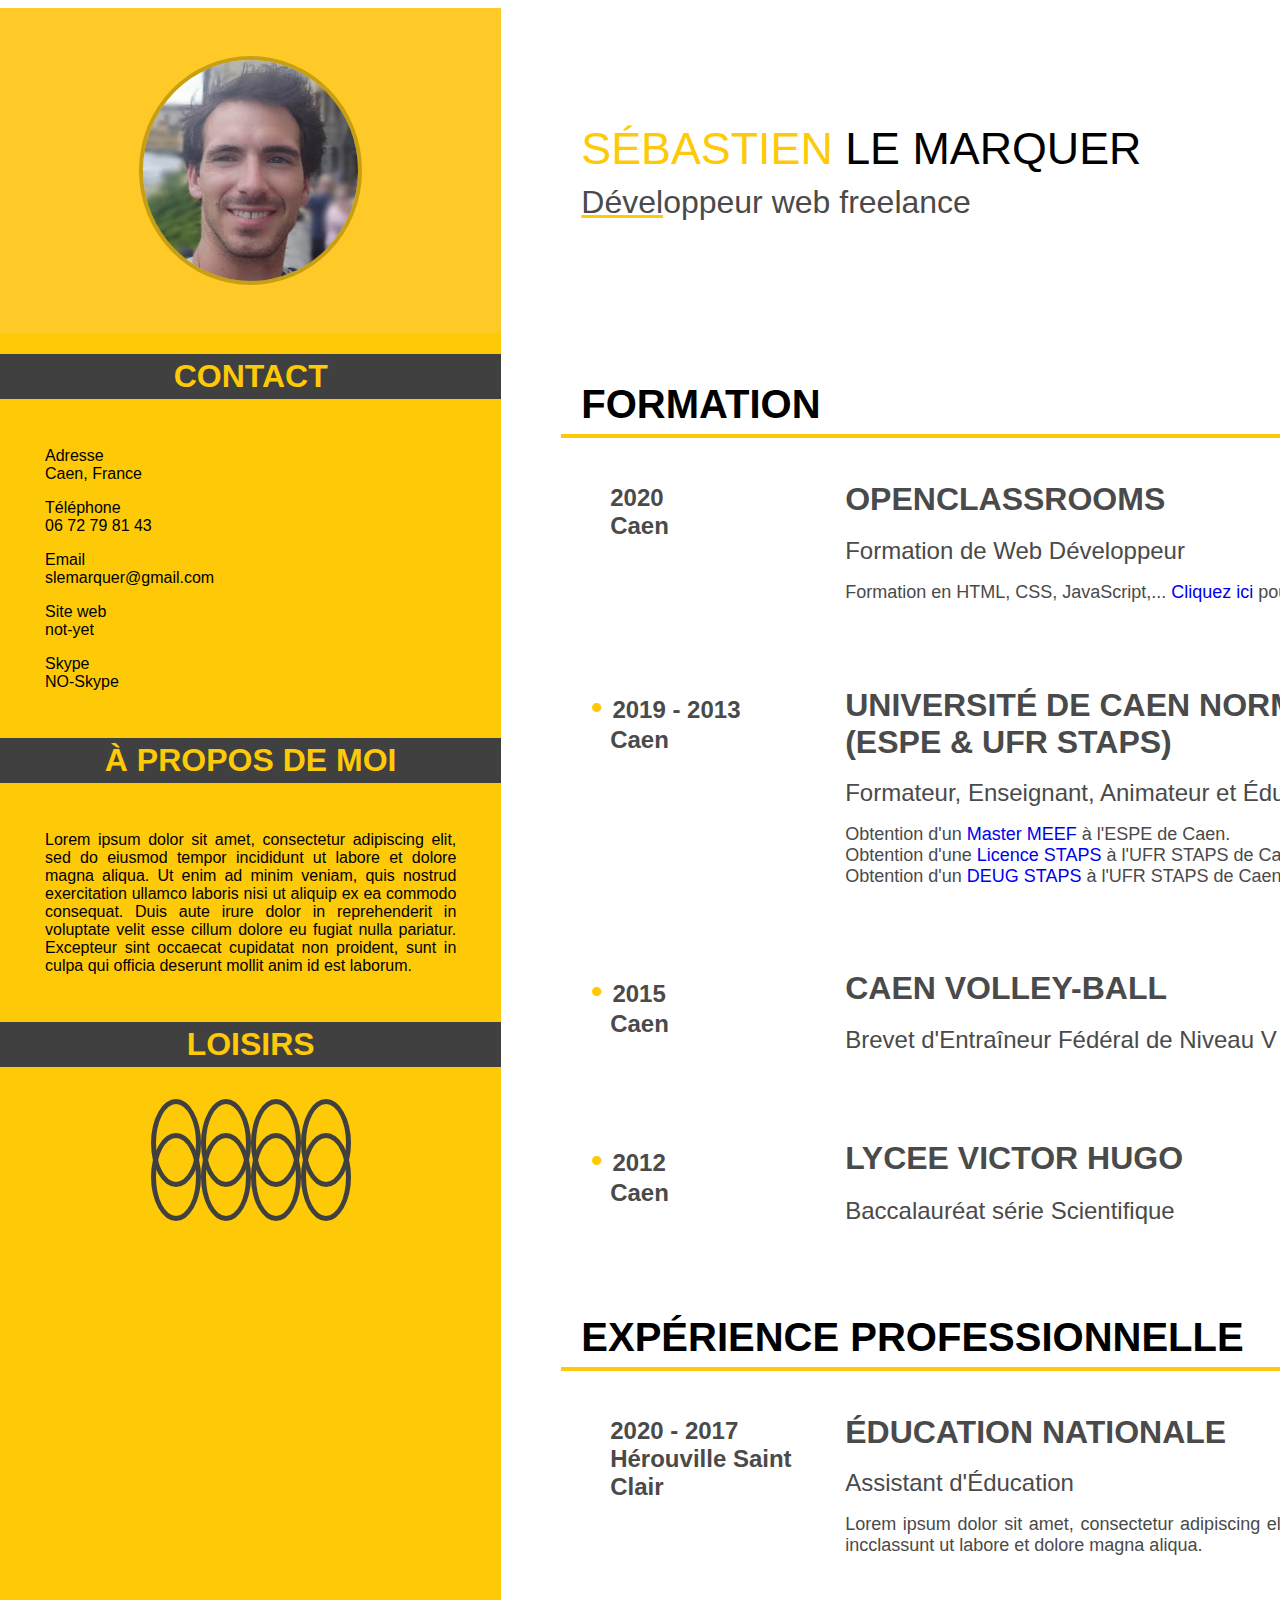
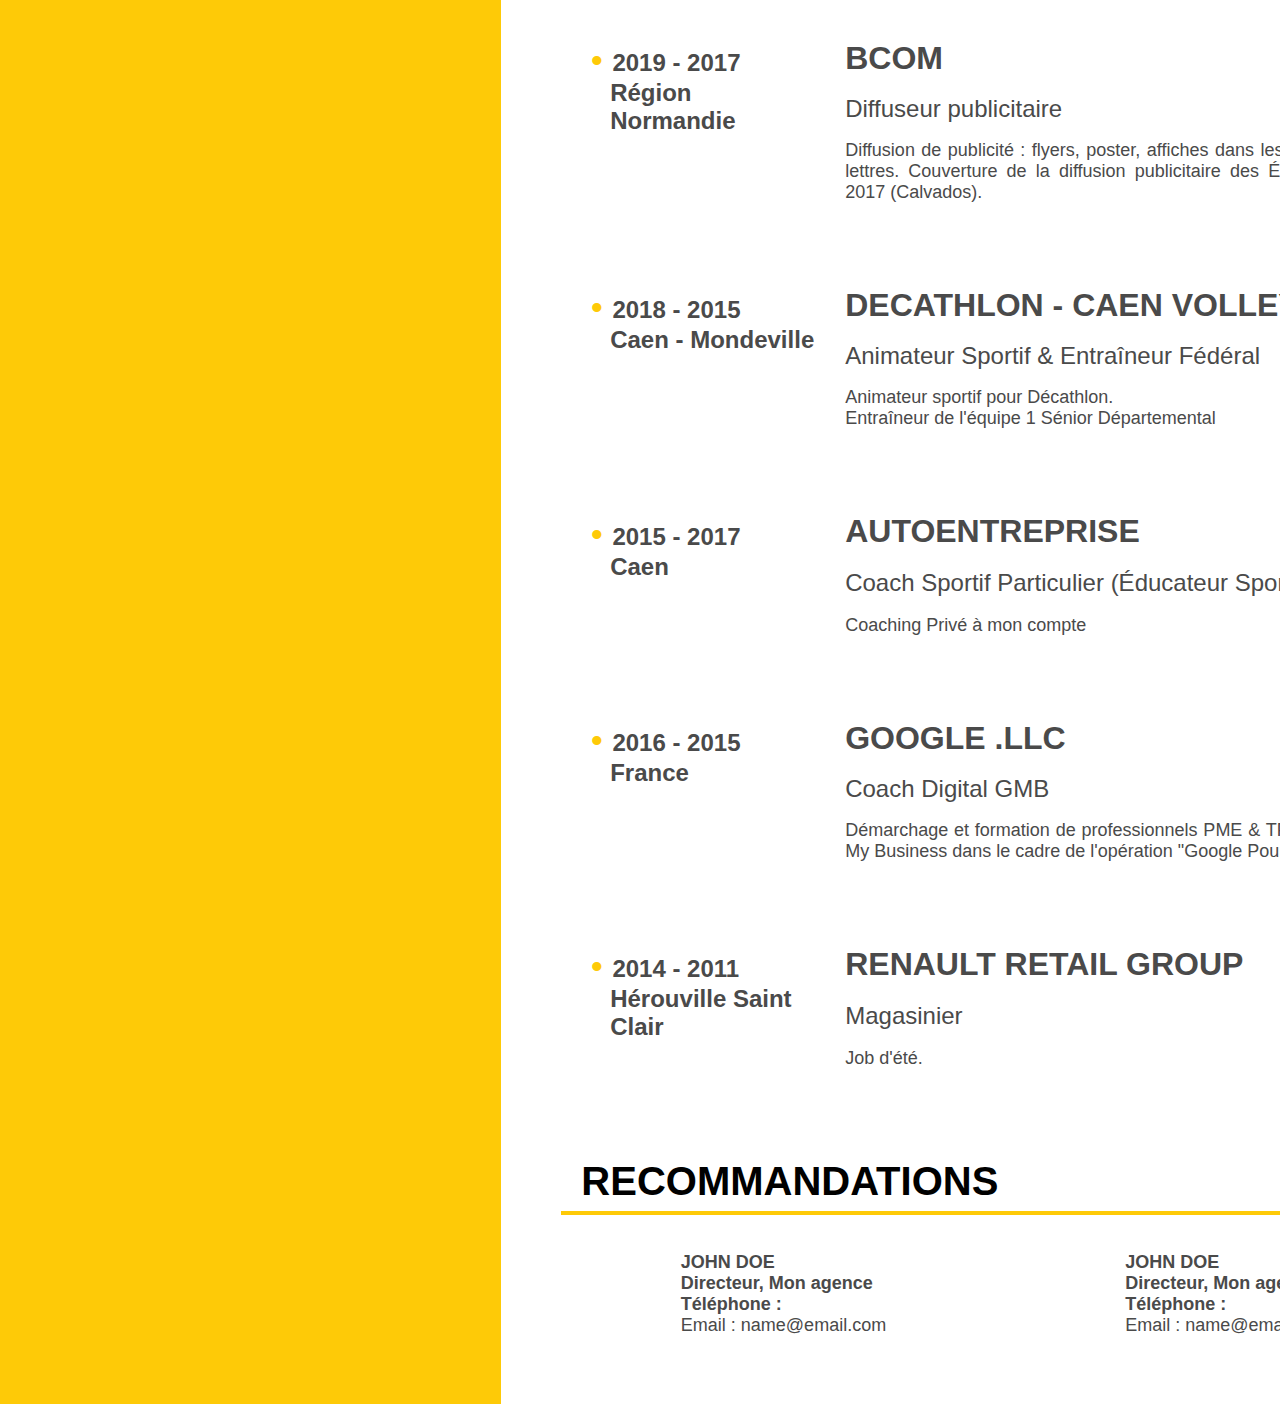
==== index.html @ fb559aac "Update index.html" ====
<!DOCTYPE html>
<html>
    <head>
        <meta charset="utf-8" />
        <link rel="stylesheet" type="text/css" href="content/css/stylecv.css" />
        <link rel="stylesheet" href="https://use.fontawesome.com/releases/v5.13.0/css/all.css" integrity="sha384-Bfad6CLCknfcloXFOyFnlgtENryhrpZCe29RTifKEixXQZ38WheV+i/6YWSzkz3V" crossorigin="anonymous">
        <title>Mon CV</title>
    </head>

    <body>
        <header>
        	<div class="cadrephoto"><img class="photocv.jpg" src="content/images/photocvmini.jpg"></div>
        	<div class="cadrenom">
        	<div class="nom_prenom"><h1><span>SÉBASTIEN</span> LE MARQUER</h1>
            <h2><u>Dével</u>oppeur web freelance</h2></div></div>
        </header>

<!--<aside> qui prend toute la longeur de body (englobe le header)-->
        <div class="corps">
        	<aside>
          		<div>
                    <h1>CONTACT</h1>
                    <div class="contact">
                        <p>Adresse</br>Caen, France</p>
                        <p>Téléphone</br>06 72 79 81 43</p>
                        <p>Email</br>slemarquer@gmail.com</p>
                        <p>Site web</br>not-yet</p>
                        <p>Skype</br>NO-Skype</p>
                    </div>
                <h1>À PROPOS DE MOI</h1>
                    <div class="a_propos_de_moi">
                        <p>Lorem ipsum dolor sit amet, consectetur adipiscing elit, sed do eiusmod tempor incididunt ut labore et dolore magna aliqua. Ut enim ad minim veniam, quis nostrud exercitation ullamco laboris nisi ut aliquip ex ea commodo consequat. Duis aute irure dolor in reprehenderit in voluptate velit esse cillum dolore eu fugiat nulla pariatur. Excepteur sint occaecat cupidatat non proident, sunt in culpa qui officia deserunt mollit anim id est laborum.</p>    
                    </div>
                <h1>LOISIRS</h1>
                <div class="loisirs">
                   <p>
                        <i class="fas fa-swimmer"></i>
                        <i class="fas fa-biking"></i>
                        <i class="fas fa-running"></i>
                        <i class="fas fa-dumbbell"></i><br>
                        <i class="fas fa-volleyball-ball"></i>
                        <i class="fas fa-skiing"></i>
                        <i class="fas fa-book"></i>
                        <i class="fas fa-gamepad"></i>
                    </p>
                </div>
            </div>
        </aside>
<!-- Séction générale qui englobe les 3 sous-sections -->
        <div class="div_generale">
        
<!-- Premère section : Formation -->
            <section>
               <h1><i class="fas fa-graduation-cap"></i><span class="formation"> FORMATION</span></h1>
                <div> <!-- div général de formation -->
                    <div class="ligne"> <!-- div de la 1ere ligne -->
                        <div class='gauche'> <!-- div colonne de gauche -->
                            <ul><li class="puce_speciale">2020</br>Caen</ul></li>
                        </div> 
                        <div class="droite"> <!-- div colonne de droite -->
                            <h1>OPENCLASSROOMS</h1>
                            <h2>Formation de Web Développeur</h2>
                            <p>Formation en HTML, CSS, JavaScript,... <a href="accueil.html">Cliquez ici</a> pour voir mes projets.</p>
                        </div>
                    </div>
                    <div class="ligne"> <!-- div de la 2e ligne -->
                        <div class='gauche'>
                            <ul><li>2019 - 2013</br>Caen</ul></li>
                        </div>
                        <div class="droite">
                            <h1>UNIVERSITÉ DE CAEN NORMANDIE (ESPE & UFR STAPS)</h1>
                            <h2>Formateur, Enseignant, Animateur et Éducateur Sportif</h2>
                            <p>Obtention d'un <a title="Métiers de l’enseignement, de l’éducation et de la formation" href="https://certificationprofessionnelle.fr/recherche/rncp/31853" target="_blank">Master MEEF</a> à l'ESPE de Caen.</br>Obtention d'une <a title="Licence STAPS" href="https://anestaps.org/wp-content/uploads/2020/01/rncp_l_em.pdf" target="_blank">Licence STAPS</a> à l'UFR STAPS de Caen.</br>Obtention d'un <a title="DEUG STAPS" href="http://anestaps.org/wp-content/uploads/2018/01/rncp_deug_staps.pdf" target="_blank">DEUG STAPS</a> à l'UFR STAPS de Caen.</p>
                        </div>
                    </div>
                    <div class="ligne"> <!-- div de la 3e ligne -->
                        <div class='gauche'>
                            <ul><li>2015</br>Caen</ul></li>
                        </div>
                        <div class="droite">
                            <h1>CAEN VOLLEY-BALL</h1>
                            <h2>Brevet d'Entraîneur Fédéral de Niveau V -  Volley-ball</h2>
                        </div>
                    </div>
                    
                    <div class="ligne"> <!-- div de la 4e ligne -->
                        <div class='gauche'>
                            <ul><li>2012</br>Caen</ul></li>
                        </div>
                        <div class="droite">
                            <h1>LYCEE VICTOR HUGO</h1>
                            <h2>Baccalauréat série Scientifique</h2>
                            <p> </p>
                        </div>
                    </div>

                </div>
            </section>
<!-- Deuxième section : Expérience professionnelle-->
            <section>
                <h1><i class="fas fa-briefcase"></i><span class="exppro"> EXPÉRIENCE PROFESSIONNELLE</span></h1>
                <div> <!-- div générale experience pro -->
                    <div class="ligne"> <!-- div de la 1ere ligne -->
                        <div class='gauche'>
                            <ul><li class="puce_speciale">2020 - 2017<br>Hérouville Saint Clair</li></ul>
                        </div>
                        <div class="droite">
                            <h1>ÉDUCATION NATIONALE</h1>
                            <h2>Assistant d'Éducation</h2>
                            <p>Lorem ipsum dolor sit amet, consectetur adipiscing elit, sed do eiusmod tempor incclassunt ut labore et dolore magna aliqua.</p>
                        </div>
                    </div>
                    <div class="ligne"><!-- div de la 2eme ligne -->
                        <div class='gauche'>
                           <ul><li>2019 - 2017<br>Région Normandie</li></ul>
                        </div>
                        <div class="droite">
                            <h1>BCOM</h1>
                            <h2>Diffuseur publicitaire</h2>
                            <p>Diffusion de publicité : flyers, poster, affiches dans les commerces et boites aux lettres. Couverture de la diffusion publicitaire des Élections Présclassentielles 2017 (Calvados).</p>
                        </div>
                    </div>
                    <div class="ligne"><!-- div de la 3eme ligne -->
                        <div class='gauche'>
                           <ul><li>2018 - 2015<br>Caen - Mondeville</li></ul>
                        </div>
                        <div class="droite">
                            <h1>DECATHLON - CAEN VOLLEY-BALL</h1>
                            <h2>Animateur Sportif & Entraîneur Fédéral</h2>
                            <p>Animateur sportif pour Décathlon.<br>Entraîneur de l'équipe 1 Sénior Départemental</p>
                        </div>
                    </div>
                    <div class="ligne"><!-- div de la 4eme ligne -->
                        <div class='gauche'>
                           <ul><li>2015 - 2017<br>Caen</li></ul>
                        </div>
                        <div class="droite">
                            <h1>AUTOENTREPRISE</h1>
                            <h2>Coach Sportif Particulier (Éducateur Sportif)</h2>
                            <p>Coaching Privé à mon compte</p>
                        </div>
                    </div>
                    <div class="ligne"><!-- div de la 5eme ligne -->
                        <div class='gauche'>
                           <ul><li>2016 - 2015<br>France</li></ul>
                        </div>
                        <div class="droite">
                            <h1>GOOGLE .LLC</h1>
                            <h2>Coach Digital GMB</h2>
                            <p>Démarchage et formation de professionnels PME & TPE à l'utilisation de Google My Business dans le cadre de l'opération "Google Pour les Pros"</p>
                        </div>
                    </div>
                    <div class="ligne"><!-- div de la 6e ligne -->
                        <div class='gauche'>
                           <ul><li>2014 - 2011<br>Hérouville Saint Clair</li></ul>
                        </div>
                        <div class="droite">
                            <h1>RENAULT RETAIL GROUP</h1>
                            <h2>Magasinier</h2>
                            <p>Job d'été.</p>
                        </div>
                    </div>
                </div>
            </section>
<!-- Troisième section : Recommandations-->
            <section>
                <h1><i class="fas fa-pencil-alt"></i><span class="recom"> RECOMMANDATIONS</span></h1>
                <div class="recommandations"><!-- div générale recommandation -->
                    <div>
                        <p><strong>JOHN DOE<br>
                            Directeur, Mon agence<br>
                            Téléphone :<br></strong>
                            Email : name@email.com                           
                        </p>
                    </div>
                    <div>
                        <p><strong>JOHN DOE<br>
                            Directeur, Mon agence<br>
                            Téléphone :<br></strong>
                            Email : name@email.com                           
                        </p>
                    </div>
                </div>
            </section>
        </div></div><!--Fin de la section générale de la page-->
    </body>
</html>
---- content/css/stylecv.css ----
*
{
	max-width: 1500px;
	margin-right: auto;
	margin-left: auto;
	
}

*
{
	background-color:transparent;
}
body
{
	font-family: helvetica,verdana, arial, sans-serif;
	width: 100em;
	display: flex;
	flex-direction: column;
}
/* ========================= HEADER ============================================================ */
header
{
	display: flex;
	width: 100em;
}

.cadrephoto
{
	display: flex;
	height: 325px;
	width: 32em;
	justify-content: flex-start;
	align-items: center;
	background-color: #FFCA28;
}

header img
{
	border-radius: 50%;
	border: 4px solid #c69f14;
	width: 215px;

}
.cadrenom
{
	display: flex;
	align-items: center;
	width: 68%;
}
.nom_prenom
{
	text-align: left;
	margin-left: 5em;

}

header h1, header h2
{
	font-weight: normal;
	font-size: 200%;
}
header h1
{
	font-size: 280%;
}
header span
{
	color: #feca07;
}
header h2
{
	color: #4a4a4a;
	margin-top: -20px;
}
header h2 u
{
	text-decoration-color: #feca07
}



/* ========================= Général ====================================================== */

.corps
{
	display: flex;
	flex-direction: row;
	width: 100em;
}


/* ========================= ASIDE ========================================================= */

aside
{
	width: 32em;
	text-align: justify;
	background-color: #feca07;


}

aside h1
{
	display:flex;
	justify-content: center;
	align-items: center;
	background-color: #404040;
	color: #feca07;
	height: 45px;
}

aside p
{
	padding-left: 45px;
	padding-right:45px;
}
.contact
{
	padding-top: 10px;
	padding-bottom: 10px;
}
.a_propos_de_moi
{
	padding-top: 10px;
	padding-bottom: 10px;
}
.loisirs
{
	text-align: center;
	font-size: 30px;
	padding-top: 10px;
	padding-bottom: 10px;
}
.loisirs i
{
	border:#404040 solid 5px;
	padding-top: 25px;
	padding-bottom: 20px;
	padding-left: 20px;
	padding-right: 20px;
	border-radius: 50%;
	margin-bottom:20px;
	color: #404040;
}

/* ========================= SECTIONS Colonne de droite ============================================== */
.div_generale
{
	width: 68%;
}

section /*blocs */
{
	margin-left: 60px;
	margin-right: 50px;
}

section h1 i  /* icones à coté des grands titres */
{
	color: #feca07;
	margin-right: 20px;
	font-size: 70px;
}

section h1 /*grands titres (formation, expérience pro, recommandation)+tous les h1*/
{
	color: black;
	border-bottom: 4px solid #feca07;
}
.formation
{
	font-size: 40px;
}
.exppro
{
	font-size: 40px;
}

.recom
{
	font-size: 40px;
}
/**********************************reglage ligne colonne droite/gauche*********************/
.ligne
{
	display: flex;
	flex-direction: row;
	margin-left: 1%;
	margin-right: -5%;
	margin-bottom: 5%;
}

.gauche
{
	margin-left: 0;
	margin-right: 20px;
	padding-right: 5px;
	min-width: 250px;
	max-width: 250px;
	font-size: large;
	
}


.droite
{
	margin-right: auto;
	font-size: normal;
	margin-left: 0;

}
.recommandations
{
	display: flex;
	flex-direction: row;
	margin-bottom: 50px;
}
.recommandations p
{
	font-size: large;
	margin-top: 15px;
}

ul{
	list-style-type: none;
	color: #4a4a4a;
	font-size: x-large;
	font-weight: bold;
}

ul li:not(.puce_speciale):before /*Toutes puce à part les première (balise .puce_spéciale)*/
{
	content: "\2022";
	margin-right: 10px;
	color: #feca07;
	font-weight: bold;
	font-size: xx-large;
	margin-left: -19px;
}

.puce_speciale
{
	list-style-image: url(content/images/dot-circle-regular.svg);
}
/***********************colonne de droite*******************************/
section div h1
{
	color: #4a4a4a;
	border-bottom: none;
}

section div h2
{
	color: #4a4a4a;
	font-weight: lighter;
	font-size: x-large;
	margin-top: -0.5%;
}

section div p
{
	color: #4a4a4a;
	text-align: justify;
	margin-top: -0.5%;
	font-size: large;
	
}

/***************************les liens dans la colonne de droite **************************/
section div p a
{
	text-decoration:none;
}
section div p a:hover
{
	color: orangered !important;
	
}
section div p a:visited
{
	color: initial;
}
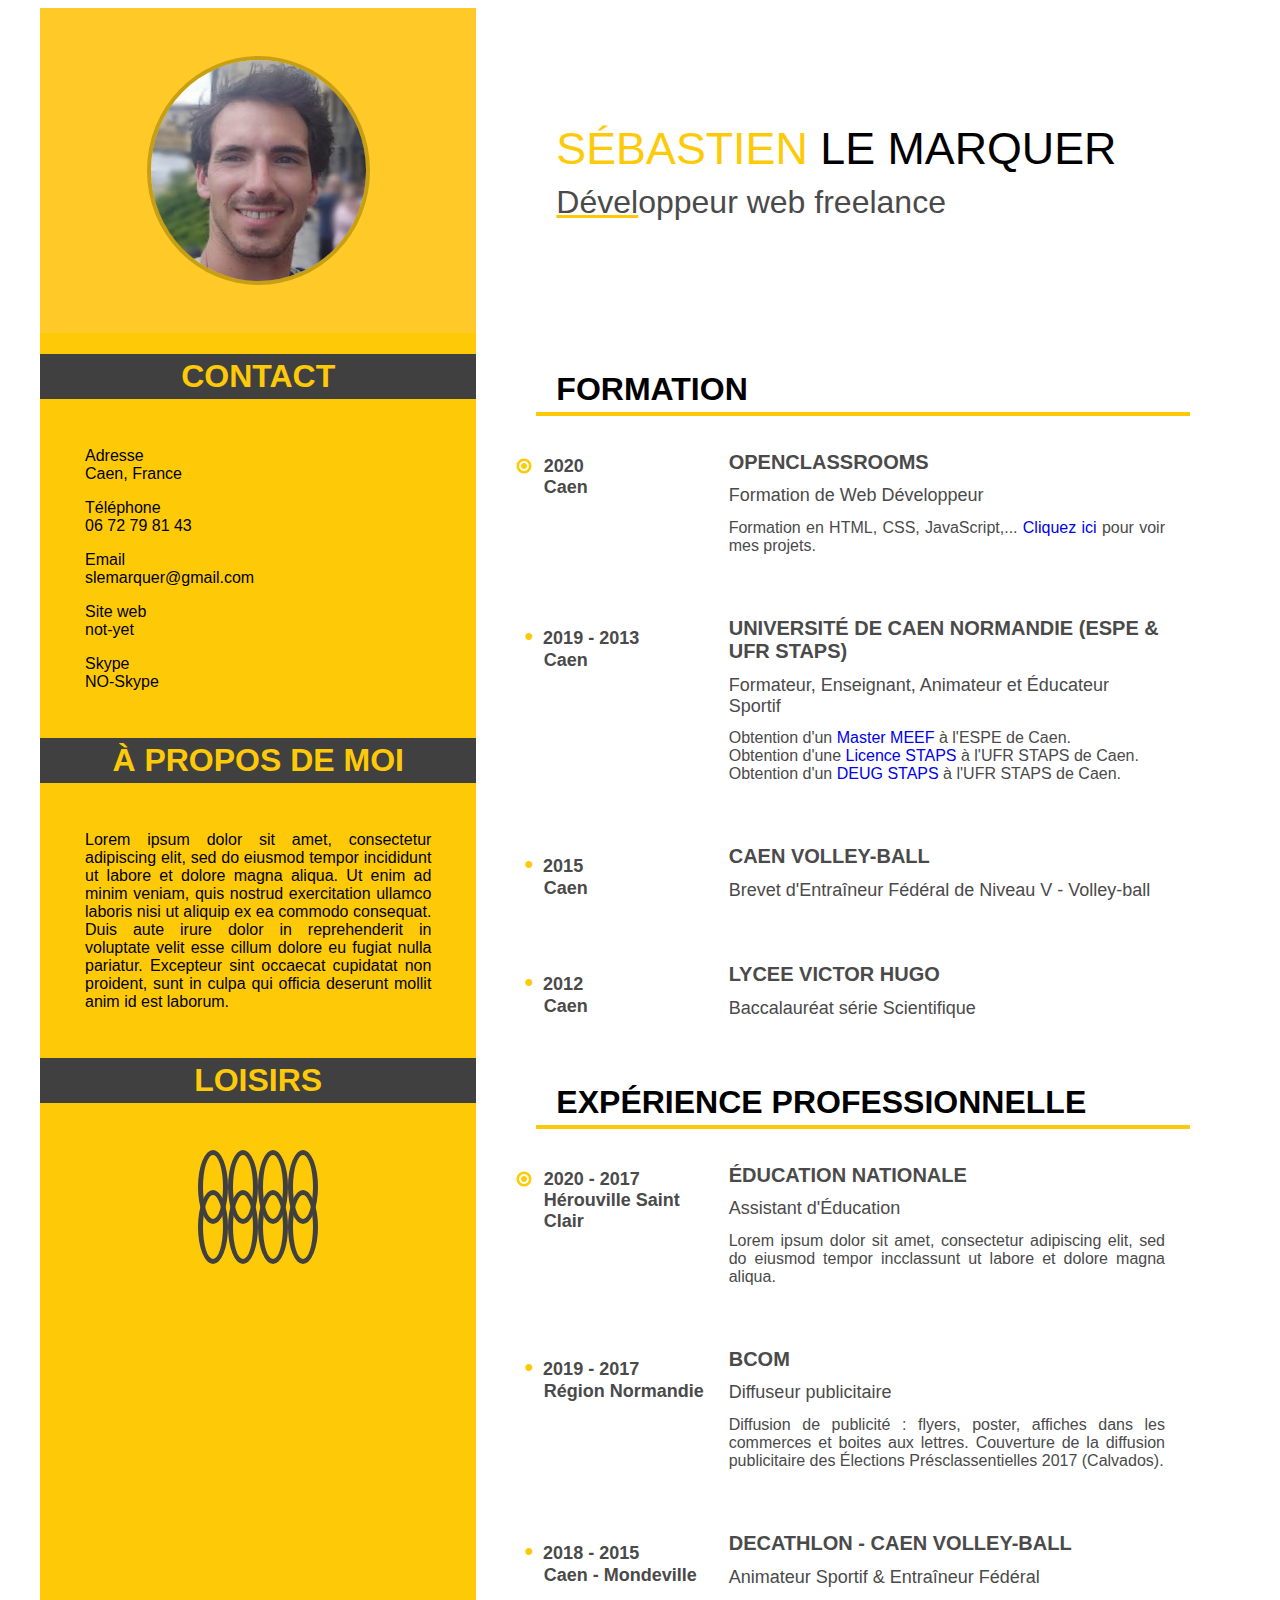
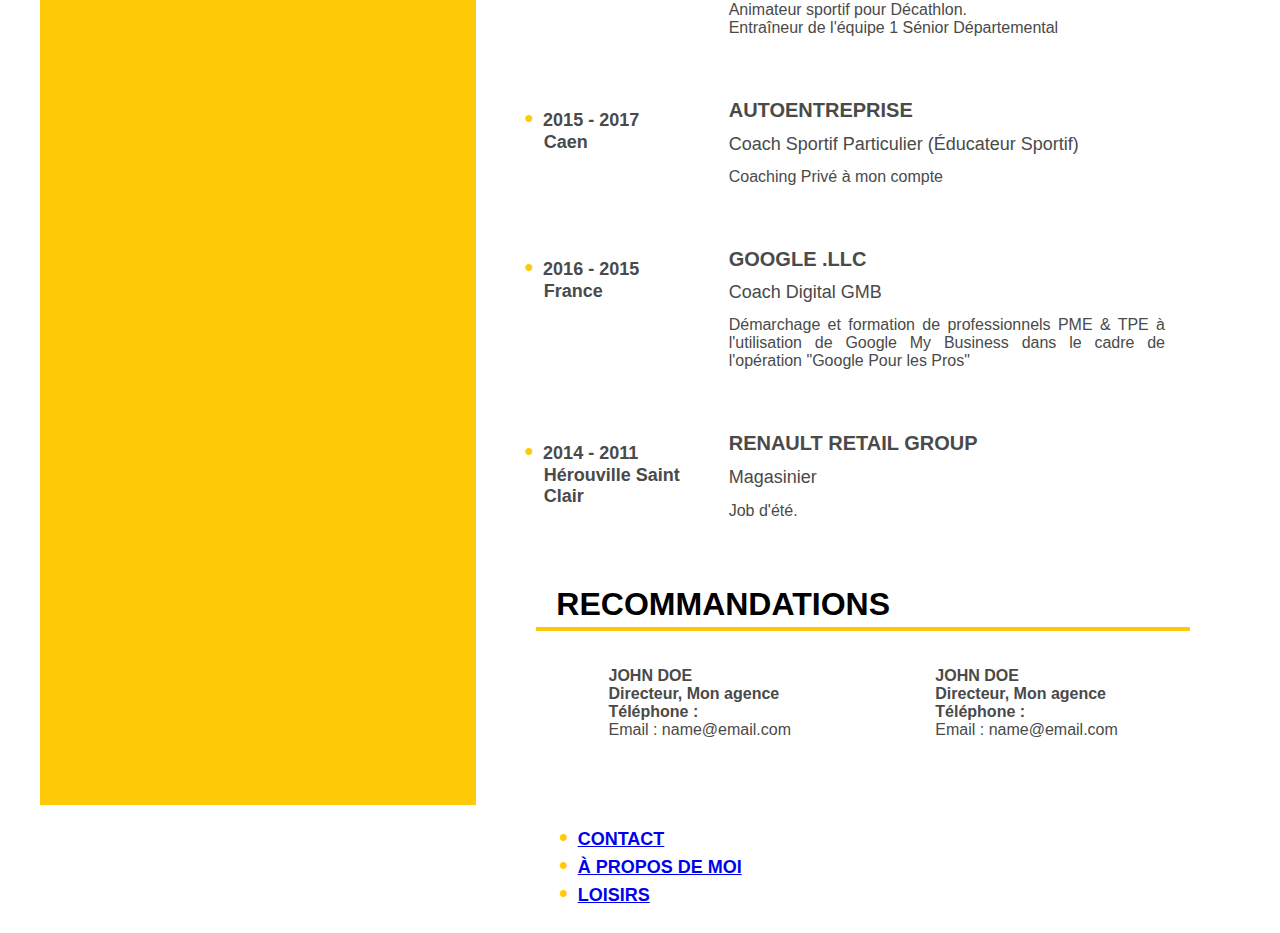
==== commit f308c793: "Responsive (1er jet)" ====
--- a/index.html
+++ b/index.html
@@ -183,5 +183,14 @@
                 </div>
             </section>
         </div></div><!--Fin de la section générale de la page-->
+        <footer>
+        	<nav>
+        		<ul>
+        			<li><a href ="aside.html" class="navcontact">CONTACT</a></li>
+        			<li><a href ="aside.html" class="navapropos">À PROPOS DE MOI</a></li>
+        			<li><a href ="aside.html" class="navloisir">LOISIRS</a></li>
+        		</ul>
+        	</nav>
+        </footer>
     </body>
 </html>
--- a/content/css/stylecv.css
+++ b/content/css/stylecv.css
@@ -1,6 +1,6 @@
 *
 {
-	max-width: 1500px;
+	max-width: 1200px;
 	margin-right: auto;
 	margin-left: auto;
 	
@@ -28,7 +28,7 @@
 {
 	display: flex;
 	height: 325px;
-	width: 32em;
+	width: 30em;
 	justify-content: flex-start;
 	align-items: center;
 	background-color: #FFCA28;
@@ -45,7 +45,7 @@
 {
 	display: flex;
 	align-items: center;
-	width: 68%;
+	width: 70%;
 }
 .nom_prenom
 {
@@ -93,7 +93,7 @@
 
 aside
 {
-	width: 32em;
+	width: 30em;
 	text-align: justify;
 	background-color: #feca07;
 
@@ -128,17 +128,17 @@
 .loisirs
 {
 	text-align: center;
-	font-size: 30px;
+	font-size: 35px;
 	padding-top: 10px;
 	padding-bottom: 10px;
 }
 .loisirs i
 {
 	border:#404040 solid 5px;
-	padding-top: 25px;
-	padding-bottom: 20px;
-	padding-left: 20px;
-	padding-right: 20px;
+	padding-top: 15px;
+	padding-bottom: 10px;
+	padding-left: 10px;
+	padding-right: 10px;
 	border-radius: 50%;
 	margin-bottom:20px;
 	color: #404040;
@@ -147,7 +147,7 @@
 /* ========================= SECTIONS Colonne de droite ============================================== */
 .div_generale
 {
-	width: 68%;
+	width: 70%;
 }
 
 section /*blocs */
@@ -160,7 +160,7 @@
 {
 	color: #feca07;
 	margin-right: 20px;
-	font-size: 70px;
+	font-size: 50px;
 }
 
 section h1 /*grands titres (formation, expérience pro, recommandation)+tous les h1*/
@@ -170,25 +170,26 @@
 }
 .formation
 {
-	font-size: 40px;
+	font-size: xx-large;
 }
 .exppro
 {
-	font-size: 40px;
+	font-size: xx-large;
 }
 
 .recom
 {
-	font-size: 40px;
+	font-size: xx-large;
 }
 /**********************************reglage ligne colonne droite/gauche*********************/
 .ligne
 {
 	display: flex;
 	flex-direction: row;
-	margin-left: 1%;
+	margin-left: -5%;
 	margin-right: -5%;
 	margin-bottom: 5%;
+	padding-right: 5%;
 }
 
 .gauche
@@ -196,16 +197,16 @@
 	margin-left: 0;
 	margin-right: 20px;
 	padding-right: 5px;
-	min-width: 250px;
-	max-width: 250px;
-	font-size: large;
+	min-width: 200px;
+	max-width: 200px;
+	font-size: medium;
 	
 }
 
 
 .droite
 {
-	margin-right: auto;
+	margin-right: 25px;
 	font-size: normal;
 	margin-left: 0;
 
@@ -218,15 +219,24 @@
 }
 .recommandations p
 {
-	font-size: large;
+	font-size: medium;
 	margin-top: 15px;
 }
 
 ul{
 	list-style-type: none;
 	color: #4a4a4a;
-	font-size: x-large;
+	font-size: large;
 	font-weight: bold;
+}
+.puce_speciale
+{
+	background-image: url(dot-circle-regular.svg);
+	background-repeat: no-repeat;
+	position : relative;
+	margin-left: -30px;
+	padding-left: 30px;
+
 }
 
 ul li:not(.puce_speciale):before /*Toutes puce à part les première (balise .puce_spéciale)*/
@@ -235,35 +245,32 @@
 	margin-right: 10px;
 	color: #feca07;
 	font-weight: bold;
-	font-size: xx-large;
+	font-size: x-large;
 	margin-left: -19px;
 }
 
-.puce_speciale
-{
-	list-style-image: url(content/images/dot-circle-regular.svg);
-}
 /***********************colonne de droite*******************************/
-section div h1
+section div h1 /*société*/
 {
 	color: #4a4a4a;
 	border-bottom: none;
-}
-
-section div h2
+	font-size: 20px;
+}
+
+section div h2 /*poste*/
 {
 	color: #4a4a4a;
 	font-weight: lighter;
-	font-size: x-large;
+	font-size: large;
 	margin-top: -0.5%;
 }
 
-section div p
+section div p /*description du poste*/
 {
 	color: #4a4a4a;
 	text-align: justify;
 	margin-top: -0.5%;
-	font-size: large;
+	font-size: medium;
 	
 }
 
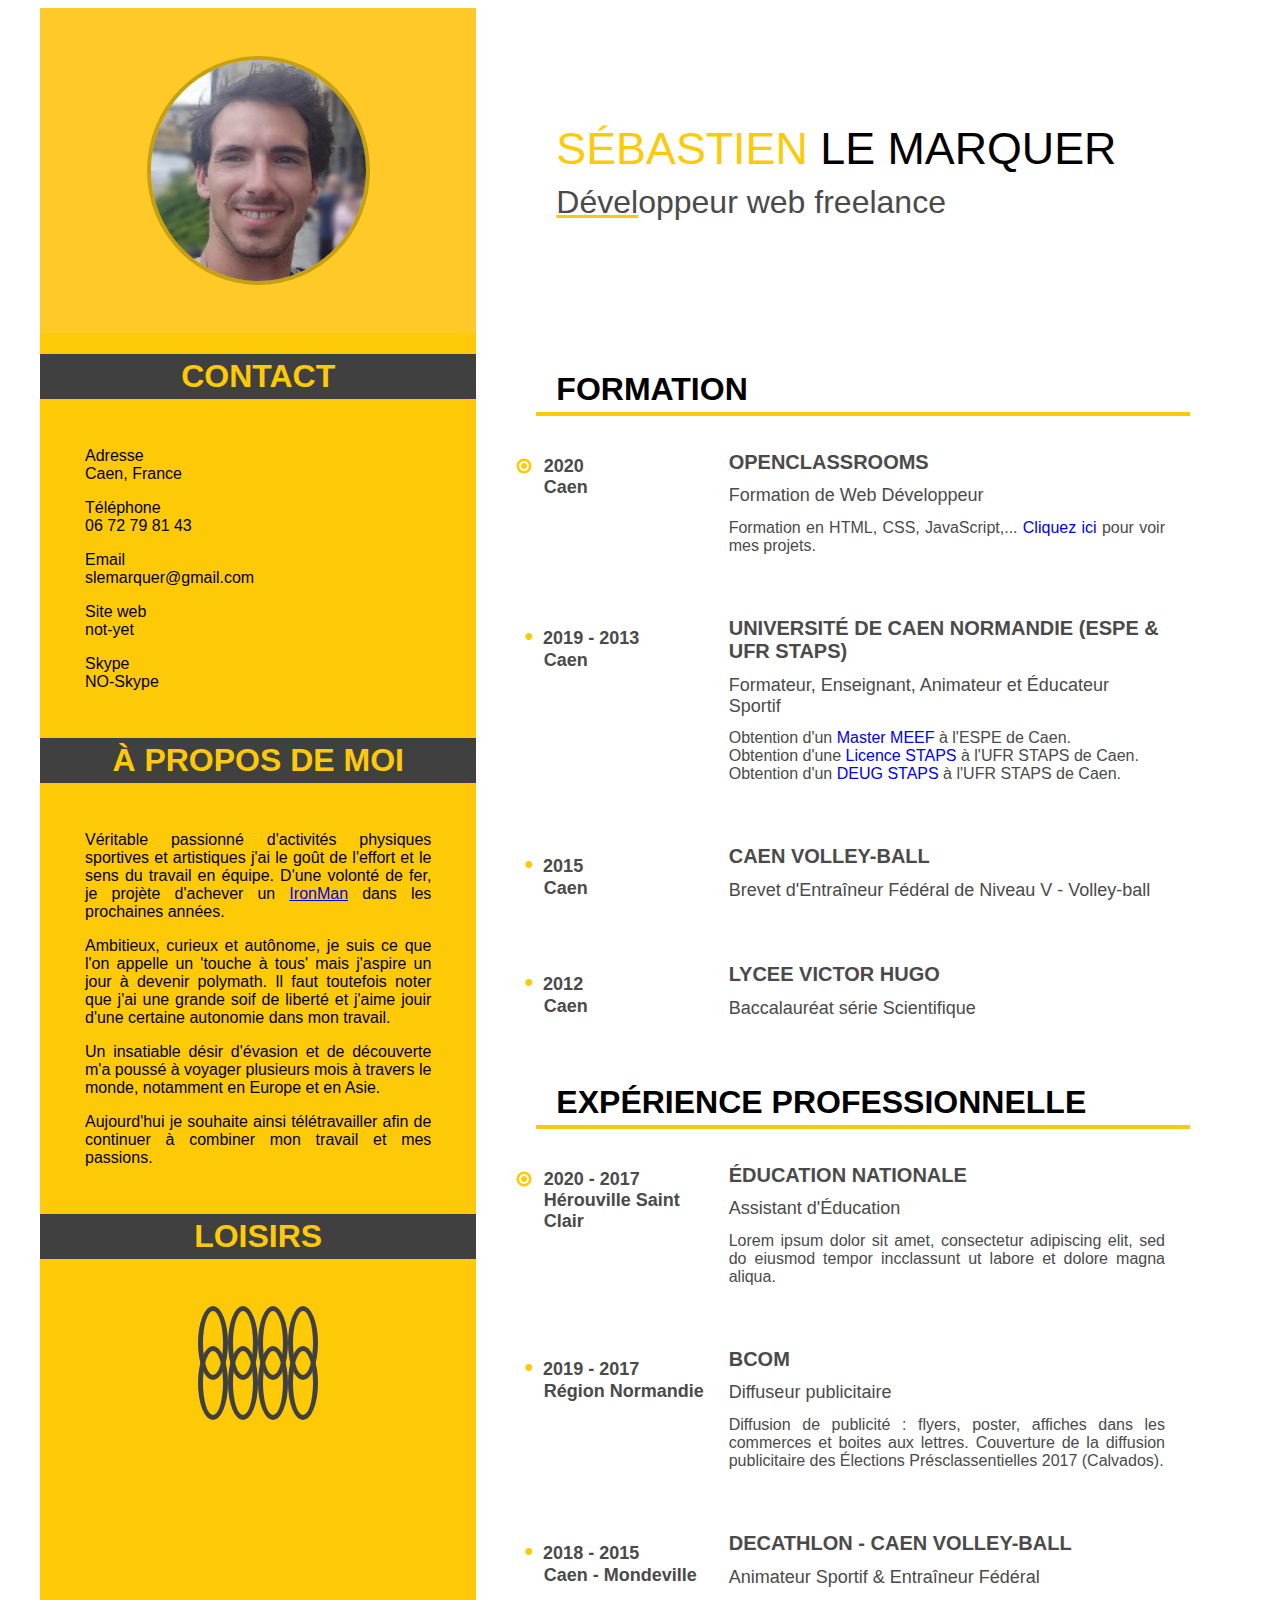
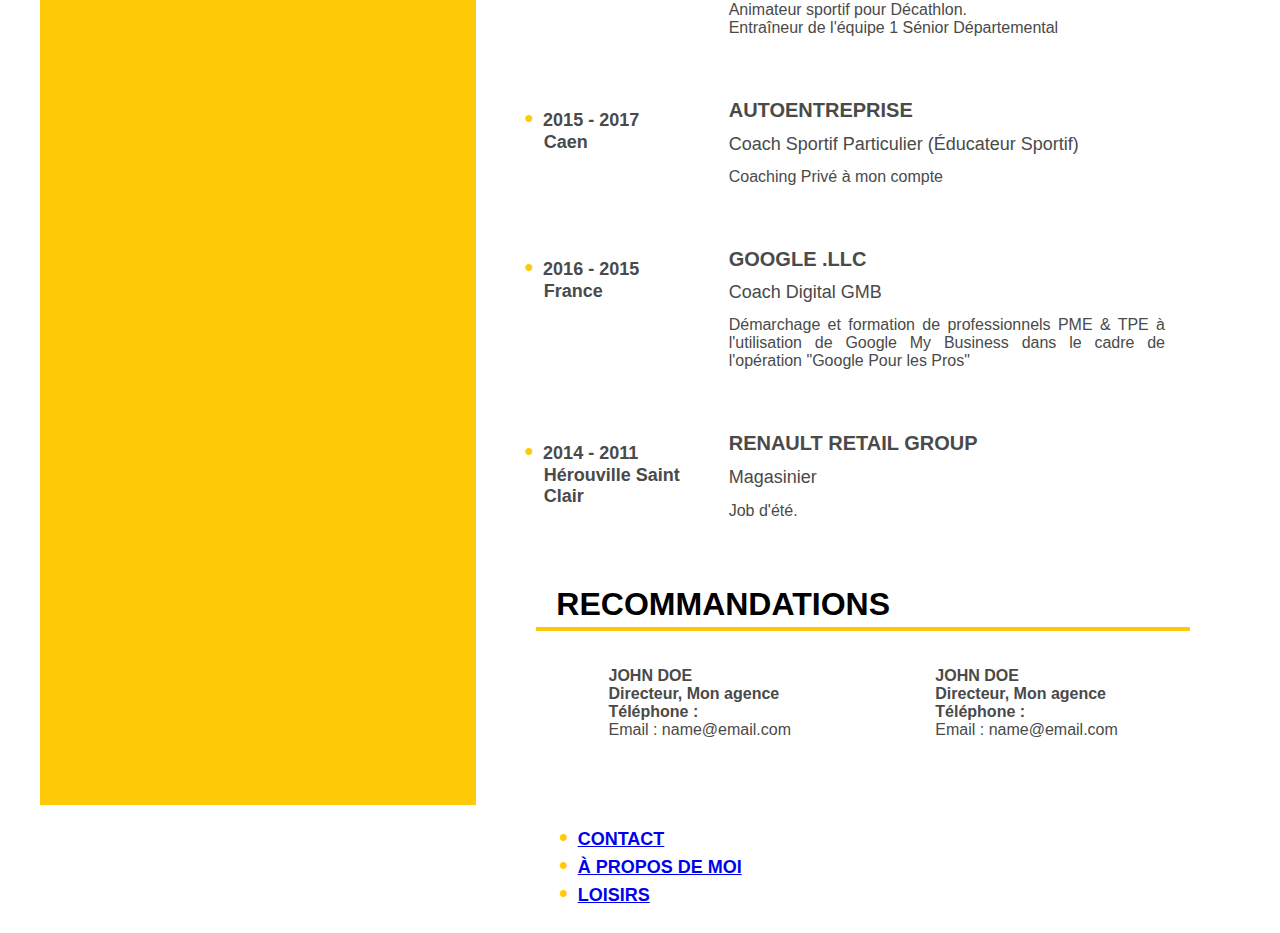
==== commit 805f6be2: "a propos (mis à jour)" ====
--- a/index.html
+++ b/index.html
@@ -29,7 +29,10 @@
                     </div>
                 <h1>À PROPOS DE MOI</h1>
                     <div class="a_propos_de_moi">
-                        <p>Lorem ipsum dolor sit amet, consectetur adipiscing elit, sed do eiusmod tempor incididunt ut labore et dolore magna aliqua. Ut enim ad minim veniam, quis nostrud exercitation ullamco laboris nisi ut aliquip ex ea commodo consequat. Duis aute irure dolor in reprehenderit in voluptate velit esse cillum dolore eu fugiat nulla pariatur. Excepteur sint occaecat cupidatat non proident, sunt in culpa qui officia deserunt mollit anim id est laborum.</p>    
+                        <p>Véritable passionné d'activités physiques sportives et artistiques j'ai le goût de l'effort et le sens du travail en équipe. D'une volonté de fer, je projète d'achever un <a href="https://fr.wikipedia.org/wiki/Ironman">IronMan</a> dans les prochaines années.<br></p>
+                        <p>Ambitieux, curieux et autônome, je suis ce que l'on appelle un 'touche à tous' mais j'aspire un jour à devenir polymath. Il faut toutefois noter que j'ai une grande soif de liberté et j'aime jouir d'une certaine autonomie dans mon travail.<br></p>
+                        <p>Un insatiable désir d'évasion et de découverte m'a poussé à voyager plusieurs mois à travers le monde, notamment en Europe et en Asie.<br></p>
+                        <p>Aujourd'hui je souhaite ainsi télétravailler afin de continuer à combiner mon travail et mes passions.</p>   
                     </div>
                 <h1>LOISIRS</h1>
                 <div class="loisirs">
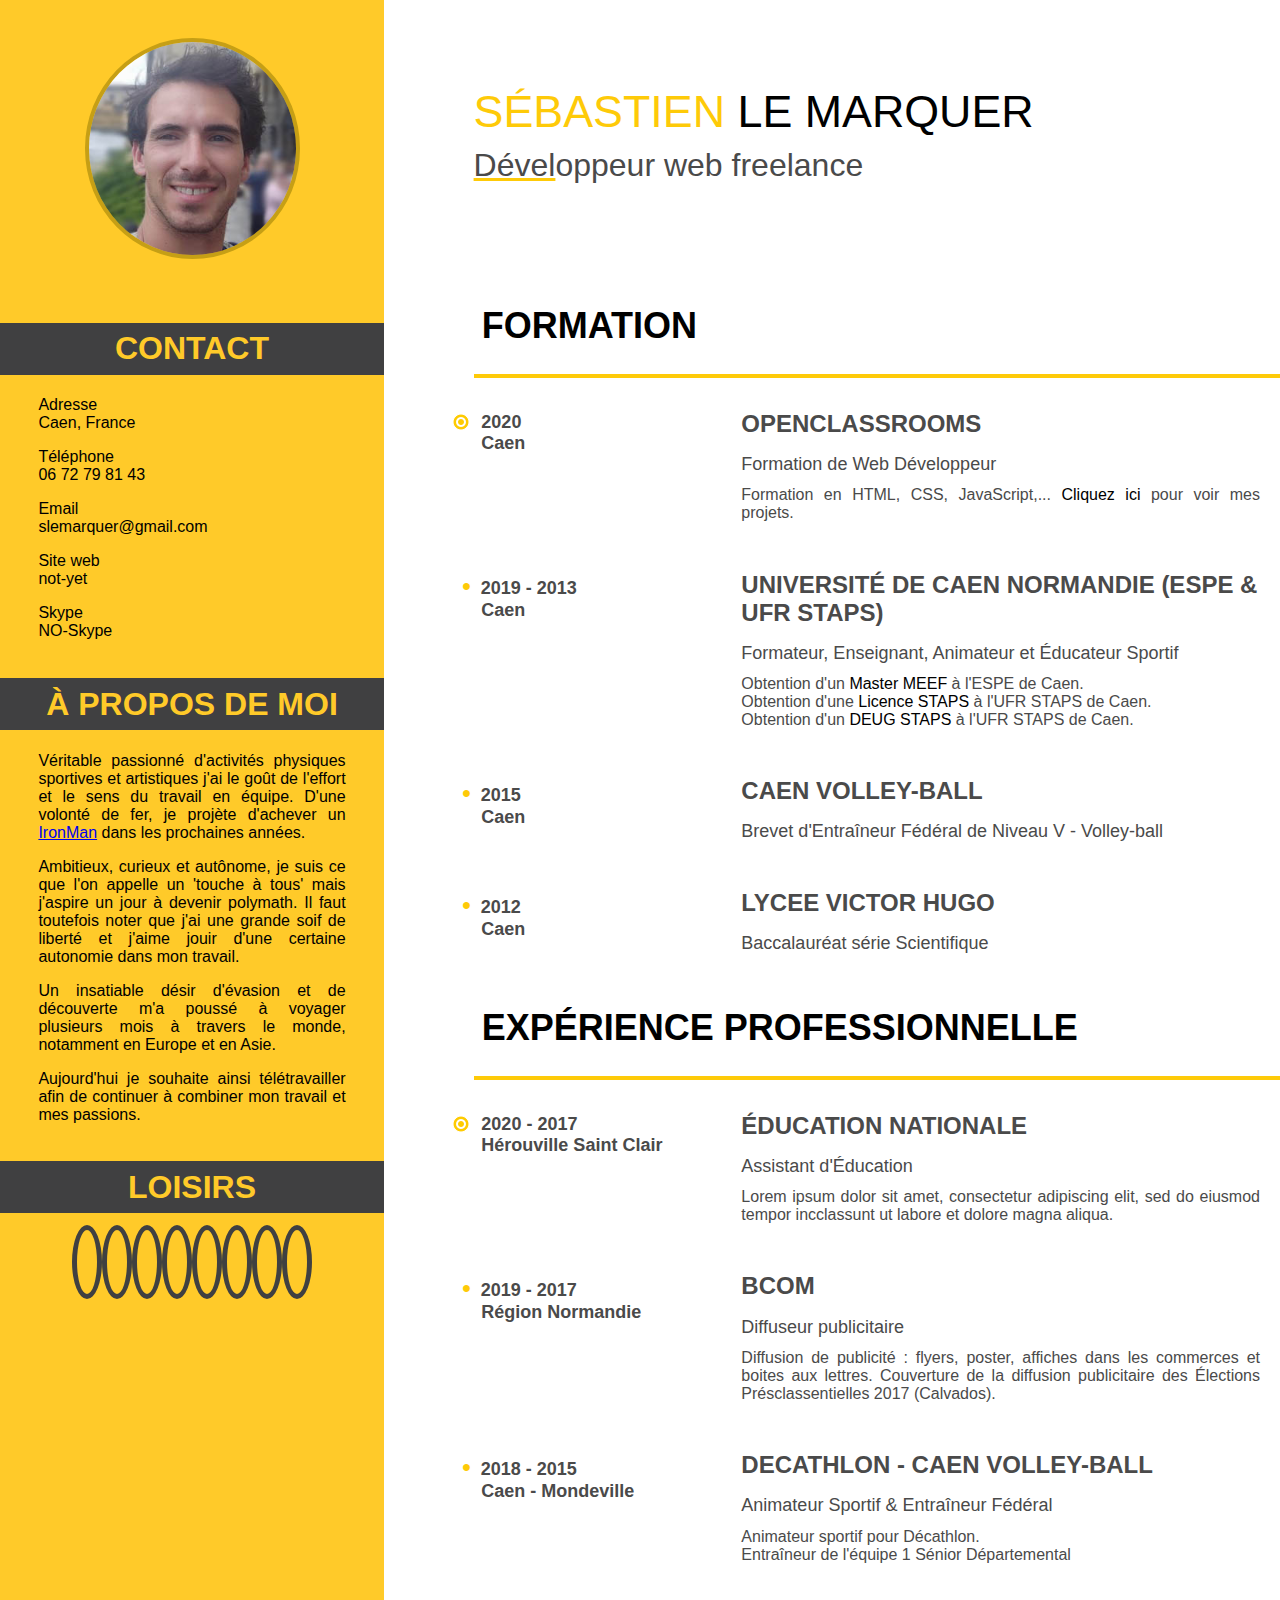
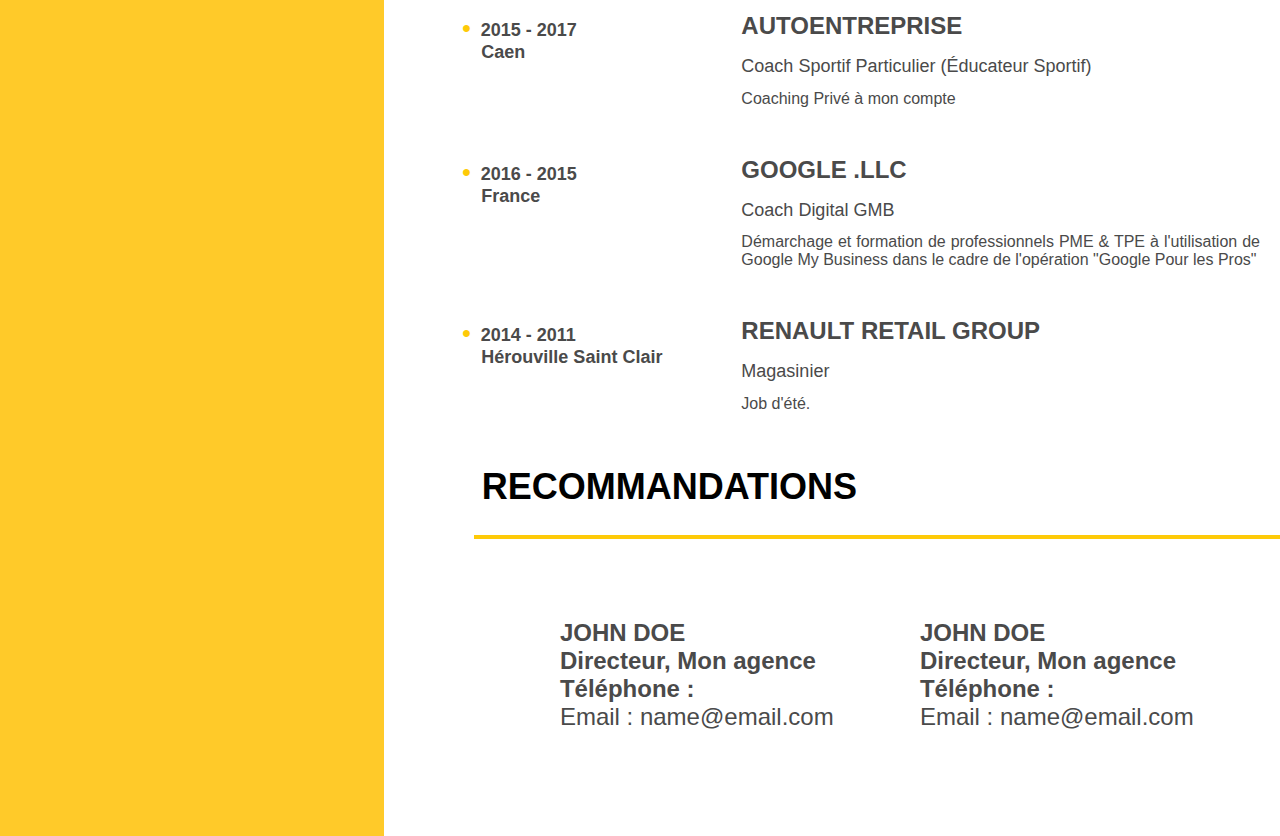
==== commit 59c644a5: "Mise a jour du responsive" ====
--- a/index.html
+++ b/index.html
@@ -2,181 +2,203 @@
 <html>
     <head>
         <meta charset="utf-8" />
-        <link rel="stylesheet" type="text/css" href="content/css/stylecv.css" />
+        <link rel="stylesheet" type="text/css" href="style.css" />
         <link rel="stylesheet" href="https://use.fontawesome.com/releases/v5.13.0/css/all.css" integrity="sha384-Bfad6CLCknfcloXFOyFnlgtENryhrpZCe29RTifKEixXQZ38WheV+i/6YWSzkz3V" crossorigin="anonymous">
         <title>Mon CV</title>
     </head>
 
+
     <body>
-        <header>
-        	<div class="cadrephoto"><img class="photocv.jpg" src="content/images/photocvmini.jpg"></div>
-        	<div class="cadrenom">
-        	<div class="nom_prenom"><h1><span>SÉBASTIEN</span> LE MARQUER</h1>
-            <h2><u>Dével</u>oppeur web freelance</h2></div></div>
-        </header>
-
-<!--<aside> qui prend toute la longeur de body (englobe le header)-->
-        <div class="corps">
-        	<aside>
-          		<div>
-                    <h1>CONTACT</h1>
-                    <div class="contact">
-                        <p>Adresse</br>Caen, France</p>
-                        <p>Téléphone</br>06 72 79 81 43</p>
-                        <p>Email</br>slemarquer@gmail.com</p>
-                        <p>Site web</br>not-yet</p>
-                        <p>Skype</br>NO-Skype</p>
-                    </div>
+        <!-- HTML aside sur la gauche -->
+        <aside>
+            <div class="box_photo">
+              <div class="photo"><img class="photocv.jpg" src="content/photocvmini.jpg"></div>
+            </div>
+
+            <div class="box_aside">
+                <h1>CONTACT</h1>
+              <div class="contact">
+                  <p>Adresse</br>Caen, France</p>
+                  <p>Téléphone</br>06 72 79 81 43</p>
+                  <p>Email</br>slemarquer@gmail.com</p>
+                  <p>Site web</br>not-yet</p>
+                  <p>Skype</br>NO-Skype</p>
+              </div>
+            </div>
+
+            <div class="box_aside">
                 <h1>À PROPOS DE MOI</h1>
-                    <div class="a_propos_de_moi">
-                        <p>Véritable passionné d'activités physiques sportives et artistiques j'ai le goût de l'effort et le sens du travail en équipe. D'une volonté de fer, je projète d'achever un <a href="https://fr.wikipedia.org/wiki/Ironman">IronMan</a> dans les prochaines années.<br></p>
-                        <p>Ambitieux, curieux et autônome, je suis ce que l'on appelle un 'touche à tous' mais j'aspire un jour à devenir polymath. Il faut toutefois noter que j'ai une grande soif de liberté et j'aime jouir d'une certaine autonomie dans mon travail.<br></p>
-                        <p>Un insatiable désir d'évasion et de découverte m'a poussé à voyager plusieurs mois à travers le monde, notamment en Europe et en Asie.<br></p>
-                        <p>Aujourd'hui je souhaite ainsi télétravailler afin de continuer à combiner mon travail et mes passions.</p>   
-                    </div>
+                <div class="propos">
+                  <p>Véritable passionné d'activités physiques sportives et artistiques j'ai le goût de l'effort et le sens du travail en équipe. D'une volonté de fer, je projète d'achever un <a href="https://fr.wikipedia.org/wiki/Ironman">IronMan</a> dans les prochaines années.<br></p>
+                  <p>Ambitieux, curieux et autônome, je suis ce que l'on appelle un 'touche à tous' mais j'aspire un jour à devenir polymath. Il faut toutefois noter que j'ai une grande soif de liberté et j'aime jouir d'une certaine autonomie dans mon travail.<br></p>
+                  <p>Un insatiable désir d'évasion et de découverte m'a poussé à voyager plusieurs mois à travers le monde, notamment en Europe et en Asie.<br></p>
+                  <p>Aujourd'hui je souhaite ainsi télétravailler afin de continuer à combiner mon travail et mes passions.</p>   
+              </div>
+            </div>
+
+            <div class="box_aside">
                 <h1>LOISIRS</h1>
-                <div class="loisirs">
-                   <p>
+                <div class="loisir">
                         <i class="fas fa-swimmer"></i>
                         <i class="fas fa-biking"></i>
                         <i class="fas fa-running"></i>
-                        <i class="fas fa-dumbbell"></i><br>
+                        <i class="fas fa-dumbbell"></i>
                         <i class="fas fa-volleyball-ball"></i>
                         <i class="fas fa-skiing"></i>
                         <i class="fas fa-book"></i>
                         <i class="fas fa-gamepad"></i>
-                    </p>
                 </div>
             </div>
         </aside>
-<!-- Séction générale qui englobe les 3 sous-sections -->
-        <div class="div_generale">
+
+<!-- corps = début du bloc à droite avec nom + sections -->
+  <div class="box_corps">
+
+        	<div class="box_nom">
+        	    <div class="nom_prenom">
+                    <h1><span>SÉBASTIEN</span> LE MARQUER</h1>
+                    <h2><u>Dével</u>oppeur web freelance</h2>
+                </div>
+            </div>
         
+        	
+<!-- div générale qui englobe les 3 sous-sections -->
+        <div class="box_section">
 <!-- Premère section : Formation -->
-            <section>
-               <h1><i class="fas fa-graduation-cap"></i><span class="formation"> FORMATION</span></h1>
-                <div> <!-- div général de formation -->
-                    <div class="ligne"> <!-- div de la 1ere ligne -->
-                        <div class='gauche'> <!-- div colonne de gauche -->
-                            <ul><li class="puce_speciale">2020</br>Caen</ul></li>
-                        </div> 
-                        <div class="droite"> <!-- div colonne de droite -->
-                            <h1>OPENCLASSROOMS</h1>
-                            <h2>Formation de Web Développeur</h2>
-                            <p>Formation en HTML, CSS, JavaScript,... <a href="accueil.html">Cliquez ici</a> pour voir mes projets.</p>
-                        </div>
-                    </div>
-                    <div class="ligne"> <!-- div de la 2e ligne -->
-                        <div class='gauche'>
-                            <ul><li>2019 - 2013</br>Caen</ul></li>
-                        </div>
-                        <div class="droite">
-                            <h1>UNIVERSITÉ DE CAEN NORMANDIE (ESPE & UFR STAPS)</h1>
-                            <h2>Formateur, Enseignant, Animateur et Éducateur Sportif</h2>
-                            <p>Obtention d'un <a title="Métiers de l’enseignement, de l’éducation et de la formation" href="https://certificationprofessionnelle.fr/recherche/rncp/31853" target="_blank">Master MEEF</a> à l'ESPE de Caen.</br>Obtention d'une <a title="Licence STAPS" href="https://anestaps.org/wp-content/uploads/2020/01/rncp_l_em.pdf" target="_blank">Licence STAPS</a> à l'UFR STAPS de Caen.</br>Obtention d'un <a title="DEUG STAPS" href="http://anestaps.org/wp-content/uploads/2018/01/rncp_deug_staps.pdf" target="_blank">DEUG STAPS</a> à l'UFR STAPS de Caen.</p>
-                        </div>
-                    </div>
-                    <div class="ligne"> <!-- div de la 3e ligne -->
-                        <div class='gauche'>
-                            <ul><li>2015</br>Caen</ul></li>
-                        </div>
-                        <div class="droite">
-                            <h1>CAEN VOLLEY-BALL</h1>
-                            <h2>Brevet d'Entraîneur Fédéral de Niveau V -  Volley-ball</h2>
-                        </div>
-                    </div>
+            <div class="box_formation">
+
+                <div class="titre"><h1><i class="fas fa-graduation-cap"></i><span class="formation"> FORMATION</span></h1></div>
+                
+                <div class="ligne"> <!-- div ligne 1 de formation -->
+                    <div class='gauche'> <!-- div colonne de gauche -->
+                        <ul><li class="puce_speciale">2020</br>Caen</ul></li>
+                    </div>
+                    <div class="droite"> <!-- div colonne de droite -->
+                        <h1>OPENCLASSROOMS</h1>
+                        <h2>Formation de Web Développeur</h2>
+                        <p>Formation en HTML, CSS, JavaScript,... <a href="accueil.html">Cliquez ici</a> pour voir mes projets.</p>
+                    </div>
+                </div>
+
+                <div class="ligne"> <!-- div de la 2e ligne -->
+                    <div class='gauche'>
+                        <ul><li class="puce">2019 - 2013</br>Caen</ul></li>
+                    </div>
+                    <div class="droite">
+                        <h1>UNIVERSITÉ DE CAEN NORMANDIE (ESPE & UFR STAPS)</h1>
+                        <h2>Formateur, Enseignant, Animateur et Éducateur Sportif</h2>
+                        <p>Obtention d'un <a title="Métiers de l’enseignement, de l’éducation et de la formation" href="https://certificationprofessionnelle.fr/recherche/rncp/31853" target="_blank">Master MEEF</a> à l'ESPE de Caen.</br>Obtention d'une <a title="Licence STAPS" href="https://anestaps.org/wp-content/uploads/2020/01/rncp_l_em.pdf" target="_blank">Licence STAPS</a> à l'UFR STAPS de Caen.</br>Obtention d'un <a title="DEUG STAPS" href="http://anestaps.org/wp-content/uploads/2018/01/rncp_deug_staps.pdf" target="_blank">DEUG STAPS</a> à l'UFR STAPS de Caen.</p>
+                    </div>
+                </div>
+
+                <div class="ligne"> <!-- div de la 3e ligne -->
+                    <div class='gauche'>
+                        <ul><li class="puce">2015</br>Caen</ul></li>
+                    </div>
+                    <div class="droite">
+                        <h1>CAEN VOLLEY-BALL</h1>
+                        <h2>Brevet d'Entraîneur Fédéral de Niveau V -  Volley-ball</h2>
+                    </div>
+                </div>
                     
-                    <div class="ligne"> <!-- div de la 4e ligne -->
-                        <div class='gauche'>
-                            <ul><li>2012</br>Caen</ul></li>
-                        </div>
-                        <div class="droite">
-                            <h1>LYCEE VICTOR HUGO</h1>
-                            <h2>Baccalauréat série Scientifique</h2>
-                            <p> </p>
-                        </div>
-                    </div>
-
-                </div>
-            </section>
+                <div class="ligne"> <!-- div de la 4e ligne -->
+                    <div class='gauche'>
+                        <ul><li class="puce">2012</br>Caen</ul></li>
+                    </div>
+                    <div class="droite">
+                        <h1>LYCEE VICTOR HUGO</h1>
+                        <h2>Baccalauréat série Scientifique</h2>
+                    </div>
+                </div>
+            </div>
+
+
 <!-- Deuxième section : Expérience professionnelle-->
-            <section>
-                <h1><i class="fas fa-briefcase"></i><span class="exppro"> EXPÉRIENCE PROFESSIONNELLE</span></h1>
-                <div> <!-- div générale experience pro -->
-                    <div class="ligne"> <!-- div de la 1ere ligne -->
-                        <div class='gauche'>
-                            <ul><li class="puce_speciale">2020 - 2017<br>Hérouville Saint Clair</li></ul>
-                        </div>
-                        <div class="droite">
-                            <h1>ÉDUCATION NATIONALE</h1>
-                            <h2>Assistant d'Éducation</h2>
-                            <p>Lorem ipsum dolor sit amet, consectetur adipiscing elit, sed do eiusmod tempor incclassunt ut labore et dolore magna aliqua.</p>
-                        </div>
-                    </div>
-                    <div class="ligne"><!-- div de la 2eme ligne -->
-                        <div class='gauche'>
-                           <ul><li>2019 - 2017<br>Région Normandie</li></ul>
-                        </div>
-                        <div class="droite">
-                            <h1>BCOM</h1>
-                            <h2>Diffuseur publicitaire</h2>
-                            <p>Diffusion de publicité : flyers, poster, affiches dans les commerces et boites aux lettres. Couverture de la diffusion publicitaire des Élections Présclassentielles 2017 (Calvados).</p>
-                        </div>
-                    </div>
-                    <div class="ligne"><!-- div de la 3eme ligne -->
-                        <div class='gauche'>
-                           <ul><li>2018 - 2015<br>Caen - Mondeville</li></ul>
-                        </div>
-                        <div class="droite">
-                            <h1>DECATHLON - CAEN VOLLEY-BALL</h1>
-                            <h2>Animateur Sportif & Entraîneur Fédéral</h2>
-                            <p>Animateur sportif pour Décathlon.<br>Entraîneur de l'équipe 1 Sénior Départemental</p>
-                        </div>
-                    </div>
-                    <div class="ligne"><!-- div de la 4eme ligne -->
-                        <div class='gauche'>
-                           <ul><li>2015 - 2017<br>Caen</li></ul>
-                        </div>
-                        <div class="droite">
-                            <h1>AUTOENTREPRISE</h1>
-                            <h2>Coach Sportif Particulier (Éducateur Sportif)</h2>
-                            <p>Coaching Privé à mon compte</p>
-                        </div>
-                    </div>
-                    <div class="ligne"><!-- div de la 5eme ligne -->
-                        <div class='gauche'>
-                           <ul><li>2016 - 2015<br>France</li></ul>
-                        </div>
-                        <div class="droite">
-                            <h1>GOOGLE .LLC</h1>
-                            <h2>Coach Digital GMB</h2>
-                            <p>Démarchage et formation de professionnels PME & TPE à l'utilisation de Google My Business dans le cadre de l'opération "Google Pour les Pros"</p>
-                        </div>
-                    </div>
-                    <div class="ligne"><!-- div de la 6e ligne -->
-                        <div class='gauche'>
-                           <ul><li>2014 - 2011<br>Hérouville Saint Clair</li></ul>
-                        </div>
-                        <div class="droite">
-                            <h1>RENAULT RETAIL GROUP</h1>
-                            <h2>Magasinier</h2>
-                            <p>Job d'été.</p>
-                        </div>
-                    </div>
-                </div>
-            </section>
+            <div class="box_exp">
+
+                <div class="titre"><h1><i class="fas fa-briefcase"></i><span class="exppro"> EXPÉRIENCE PROFESSIONNELLE</span></h1></div>
+                
+                <div class="ligne">
+                    <div class='gauche'>
+                        <ul><li class="puce_speciale">2020 - 2017<br>Hérouville Saint Clair</li></ul>
+                    </div>
+                    <div class="droite">
+                        <h1>ÉDUCATION NATIONALE</h1>
+                        <h2>Assistant d'Éducation</h2>
+                        <p>Lorem ipsum dolor sit amet, consectetur adipiscing elit, sed do eiusmod tempor incclassunt ut labore et dolore magna aliqua.</p>
+                    </div>
+                </div>
+
+                <div class="ligne">  <!-- div de la 2eme ligne -->
+                    <div class='gauche'>
+                        <ul><li class="puce">2019 - 2017<br>Région Normandie</li></ul>
+                    </div>
+                    <div class="droite">
+                        <h1>BCOM</h1>
+                        <h2>Diffuseur publicitaire</h2>
+                        <p>Diffusion de publicité : flyers, poster, affiches dans les commerces et boites aux lettres. Couverture de la diffusion publicitaire des Élections Présclassentielles 2017 (Calvados).</p>
+                    </div>
+                </div>
+
+                <div class="ligne"><!-- div de la 3eme ligne -->
+                    <div class='gauche'>
+                        <ul><li class="puce">2018 - 2015<br>Caen - Mondeville</li></ul>
+                    </div>
+                    <div class="droite">
+                        <h1>DECATHLON - CAEN VOLLEY-BALL</h1>
+                        <h2>Animateur Sportif & Entraîneur Fédéral</h2>
+                        <p>Animateur sportif pour Décathlon.<br>Entraîneur de l'équipe 1 Sénior Départemental</p>
+                    </div>
+                </div>
+
+                <div class="ligne"> <!-- div de la 4eme ligne -->
+                    <div class='gauche'>
+                        <ul><li class="puce">2015 - 2017<br>Caen</li></ul>
+                    </div>
+                    <div class="droite">
+                        <h1>AUTOENTREPRISE</h1>
+                        <h2>Coach Sportif Particulier (Éducateur Sportif)</h2>
+                        <p>Coaching Privé à mon compte</p>
+                    </div>
+                </div>
+
+                <div class="ligne"> <!-- div de la 5eme ligne -->
+                    <div class='gauche'>
+                        <ul><li class="puce">2016 - 2015<br>France</li></ul>
+                    </div>
+                    <div class="droite">
+                        <h1>GOOGLE .LLC</h1>
+                        <h2>Coach Digital GMB</h2>
+                        <p>Démarchage et formation de professionnels PME & TPE à l'utilisation de Google My Business dans le cadre de l'opération "Google Pour les Pros"</p>
+                    </div>
+                </div>
+
+                <div class="ligne"> <!-- div de la 6e ligne -->
+                    <div class='gauche'>
+                        <ul><li class="puce">2014 - 2011<br>Hérouville Saint Clair</li></ul>
+                    </div>
+                    <div class="droite">
+                        <h1>RENAULT RETAIL GROUP</h1>
+                        <h2>Magasinier</h2>
+                        <p>Job d'été.</p>
+                    </div>
+                </div>
+            </div>
+           
 <!-- Troisième section : Recommandations-->
-            <section>
-                <h1><i class="fas fa-pencil-alt"></i><span class="recom"> RECOMMANDATIONS</span></h1>
-                <div class="recommandations"><!-- div générale recommandation -->
-                    <div>
+            <div class="box_recom">
+
+                <div class="titre"><h1><i class="fas fa-pencil-alt"></i><span class="recom"> RECOMMANDATIONS</span></h1></div>
+                
+                <div class="ligne_recom"> <!-- div générale recommandation -->
+                    <div class="gauche_recom">
                         <p><strong>JOHN DOE<br>
                             Directeur, Mon agence<br>
                             Téléphone :<br></strong>
                             Email : name@email.com                           
                         </p>
                     </div>
-                    <div>
+                    <div class="droite_recom">
                         <p><strong>JOHN DOE<br>
                             Directeur, Mon agence<br>
                             Téléphone :<br></strong>
@@ -184,16 +206,7 @@
                         </p>
                     </div>
                 </div>
-            </section>
-        </div></div><!--Fin de la section générale de la page-->
-        <footer>
-        	<nav>
-        		<ul>
-        			<li><a href ="aside.html" class="navcontact">CONTACT</a></li>
-        			<li><a href ="aside.html" class="navapropos">À PROPOS DE MOI</a></li>
-        			<li><a href ="aside.html" class="navloisir">LOISIRS</a></li>
-        		</ul>
-        	</nav>
-        </footer>
+            </div>
+        </div>
     </body>
 </html>
--- a/style.css
+++ b/style.css
@@ -0,0 +1,215 @@
+*{
+    box-sizing:border-box;
+}
+body{
+    font-family: Helvetica, Arial, sans-serif;
+    display: flex;
+    margin: 0;
+    flex-wrap: wrap;
+}
+/* PARTIE ASIDE A GAUCHE */
+aside{
+    /* width: 30%; */
+    width: 350px;
+    min-width: 350px;
+    display: flex;
+    flex: 30%;
+    flex-direction: column;
+	background-color: #FFCA29;
+}
+
+.box_photo{
+    text-align: center;
+    }
+
+.photo img{
+   border: 4px solid #c69f15;
+   border-radius: 50%;
+   margin-top: 10%;
+   margin-bottom: 10%;
+   width: 215px;
+}
+
+aside h1{
+    text-align: center;
+    background-color: #404041;
+    color: #FFCA29;
+    padding-top: 2%;
+    padding-bottom: 2%;
+}
+
+aside p{
+    text-align: justify;
+    margin-left: 10%;
+    margin-right: 10%;
+}
+
+.loisir
+{
+	text-align: center;
+	font-size: 35px;
+	padding-top: 10px;
+	padding-bottom: 10px;
+}
+.loisir i
+{
+	border:#404041 solid 5px;
+	padding-top: 15px;
+	padding-bottom: 10px;
+	padding-left: 10px;
+	padding-right: 10px;
+	border-radius: 50%;
+	margin-bottom:20px;
+	color: #404041;
+}
+
+
+/* PARTIE GENERAL DROITE */
+.box_corps{
+    width: 70%;
+    display: flex;
+    flex: 70%;
+    flex-direction: column;
+    padding-left: 7%;
+}
+
+/* EN-TETE AVEC LE NOM */
+.box_nom{
+    display:flex;   
+}
+
+.nom_prenom{
+    padding-bottom: 7%;
+    padding-top: 7%;
+}
+
+.nom_prenom h1,h2{
+    font-weight: normal;
+	font-size: 200%;
+}
+
+.nom_prenom h1{
+    font-size: 280%;
+}
+
+.nom_prenom span{
+	color: #feca08;
+}
+
+.nom_prenom h2{
+	color: #4a4a4a;
+	margin-top: -20px;
+}
+
+.nom_prenom h2 u{
+	text-decoration-color: #feca08
+}
+
+/* SECTIONS AVEC FORMATION EXP RECOM... */
+
+/* LES GRAND TITRES */
+.titre{
+    font-size: large;
+    color: black;
+    border-bottom: 4px solid #feca08;
+    margin-top: 3%;
+}
+
+.titre i{
+    color: #feca08;
+	margin-right: 1%;
+	font-size: 50px;
+}
+
+
+
+
+
+/* LIGNES = date + descriptions (infos) */
+.ligne{
+    display: flex;
+    flex-direction: row;
+    margin-top: 2%;
+}
+
+.gauche{
+    text-align: left;
+    margin: 0;
+    width: 300px;
+    max-width: 300px;
+    min-width: 300px;
+    margin-left: -4%;
+}
+
+.droite{
+    color: #4a4a4a;
+    padding-right: 20px;
+
+}
+
+.droite h1{
+	font-size: x-large;
+}
+.droite h2{
+    font-size: large;
+
+}
+.droite p{
+    text-align: justify;
+    margin-top: -0.7%;
+}
+
+
+
+/* LISTE A PUCE */
+ul{
+	list-style-type: none;
+	color: #4a4a4a;
+	font-size: large;
+	font-weight: bold;
+}
+.puce_speciale
+{
+	background-image: url(content/dot-circle-regular.svg);
+	background-repeat: no-repeat;
+	position : relative;
+	margin-left: -30px;
+	padding-left: 30px;
+
+}
+
+ul li:not(.puce_speciale):before /*Toutes puce à part les première (balise .puce_spéciale)*/
+{
+	content: "\2022";
+	margin-right: 10px;
+	color: #feca08;
+	font-weight: bold;
+	font-size: x-large;
+	margin-left: -19px;
+}
+
+/* LES LIENS */
+.ligne p a
+{
+    text-decoration:none;
+    color: black;
+}
+.ligne p a:hover
+{
+	color: orangered !important;
+	
+}
+.ligne p a:visited
+{
+	color: initial;
+}
+
+.ligne_recom{
+    display: flex;
+    flex-direction: row;
+    margin-bottom: 10%;
+    margin-top: 7%;
+    justify-content: space-evenly;
+    font-size: x-large;
+    color: #4a4a4a;
+}
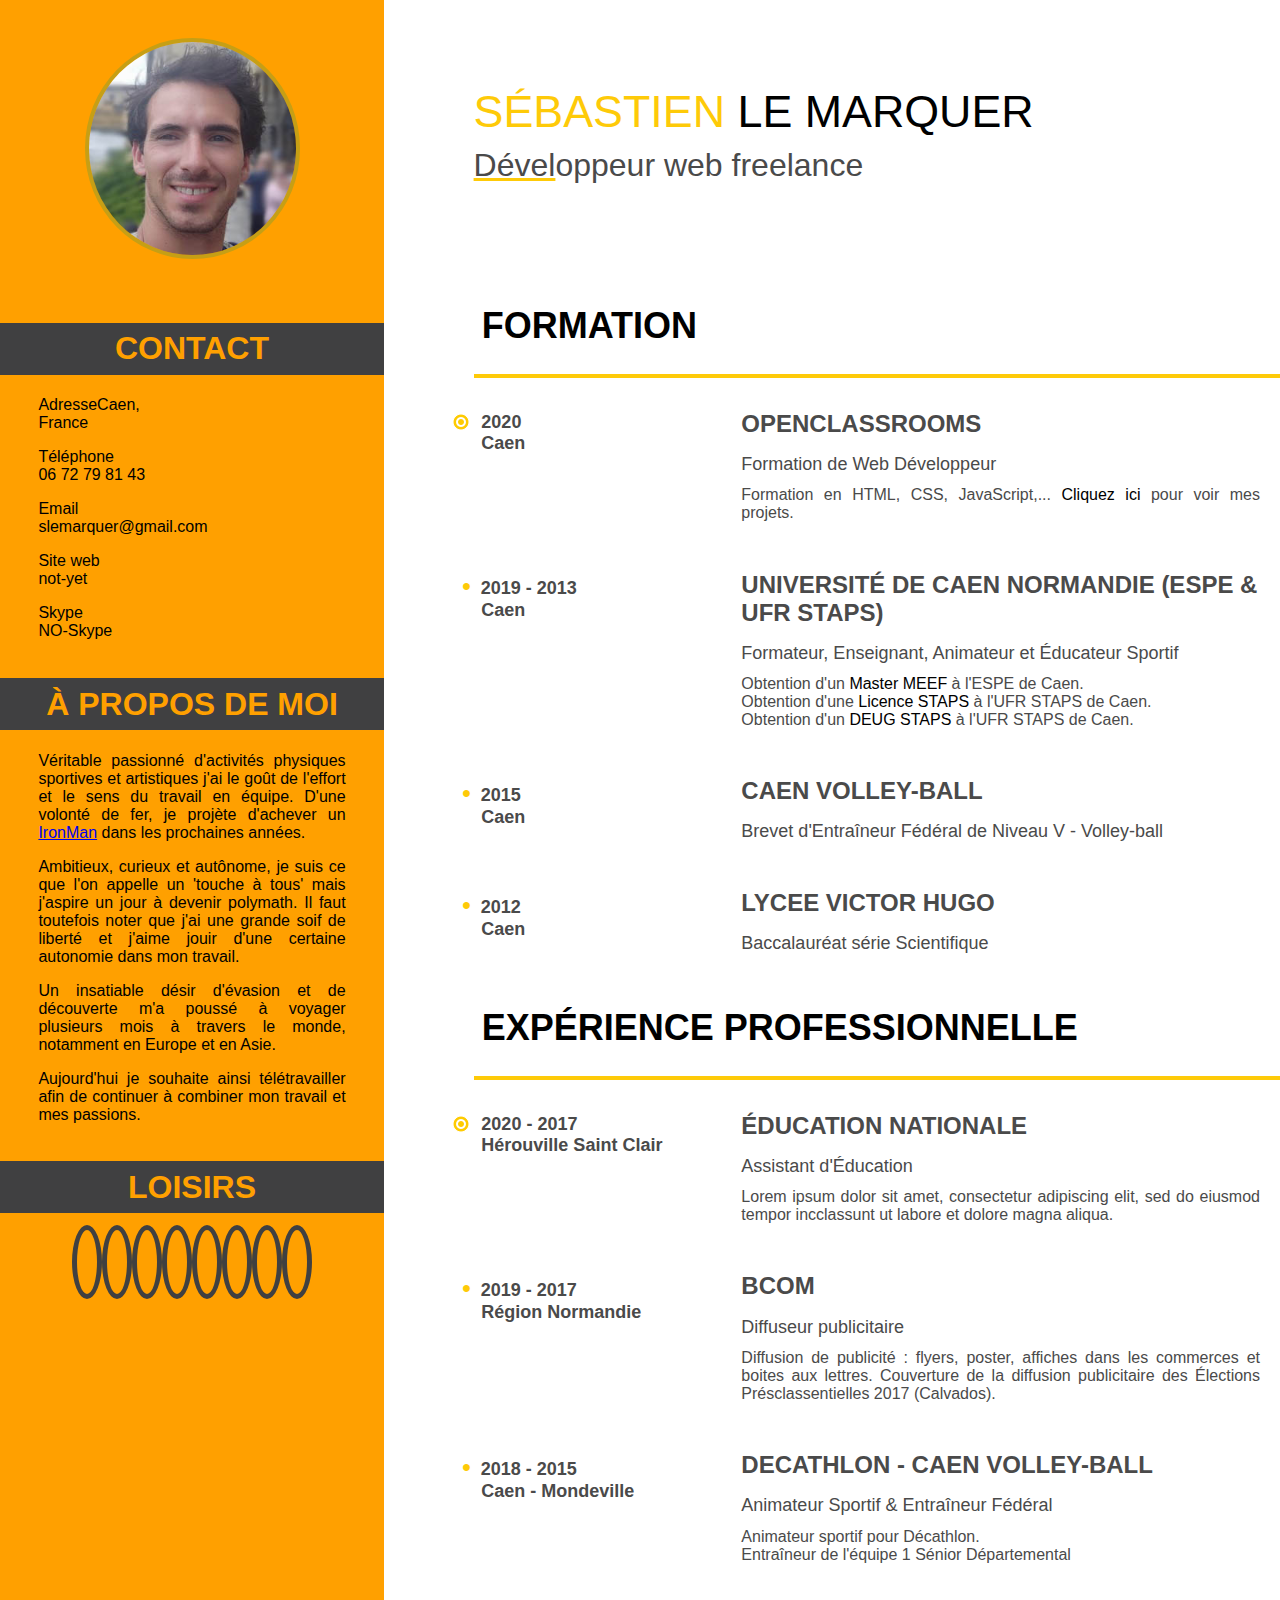
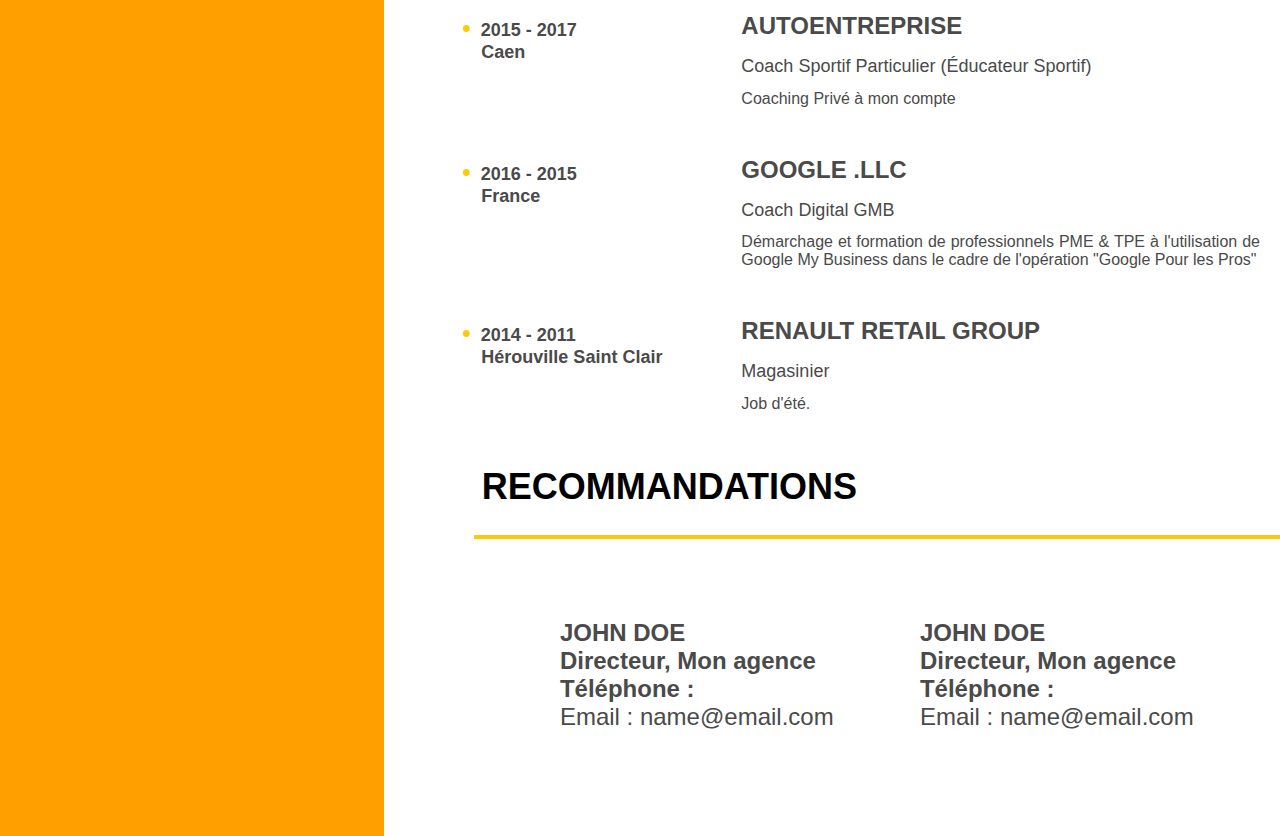
==== commit 6ffd4ad6: "mise a jour erreur br" ====
--- a/index.html
+++ b/index.html
@@ -18,11 +18,11 @@
             <div class="box_aside">
                 <h1>CONTACT</h1>
               <div class="contact">
-                  <p>Adresse</br>Caen, France</p>
-                  <p>Téléphone</br>06 72 79 81 43</p>
-                  <p>Email</br>slemarquer@gmail.com</p>
-                  <p>Site web</br>not-yet</p>
-                  <p>Skype</br>NO-Skype</p>
+                  <p>AdresseCaen,<br> France</p>
+                  <p>Téléphone<br>06 72 79 81 43</p>
+                  <p>Email<br>slemarquer@gmail.com</p>
+                  <p>Site web<br>not-yet</p>
+                  <p>Skype<br>NO-Skype</p>
               </div>
             </div>
 
@@ -71,7 +71,7 @@
                 
                 <div class="ligne"> <!-- div ligne 1 de formation -->
                     <div class='gauche'> <!-- div colonne de gauche -->
-                        <ul><li class="puce_speciale">2020</br>Caen</ul></li>
+                        <ul><li class="puce_speciale">2020<br>Caen</ul></li>
                     </div>
                     <div class="droite"> <!-- div colonne de droite -->
                         <h1>OPENCLASSROOMS</h1>
@@ -82,18 +82,18 @@
 
                 <div class="ligne"> <!-- div de la 2e ligne -->
                     <div class='gauche'>
-                        <ul><li class="puce">2019 - 2013</br>Caen</ul></li>
+                        <ul><li class="puce">2019 - 2013<br>Caen</ul></li>
                     </div>
                     <div class="droite">
                         <h1>UNIVERSITÉ DE CAEN NORMANDIE (ESPE & UFR STAPS)</h1>
                         <h2>Formateur, Enseignant, Animateur et Éducateur Sportif</h2>
-                        <p>Obtention d'un <a title="Métiers de l’enseignement, de l’éducation et de la formation" href="https://certificationprofessionnelle.fr/recherche/rncp/31853" target="_blank">Master MEEF</a> à l'ESPE de Caen.</br>Obtention d'une <a title="Licence STAPS" href="https://anestaps.org/wp-content/uploads/2020/01/rncp_l_em.pdf" target="_blank">Licence STAPS</a> à l'UFR STAPS de Caen.</br>Obtention d'un <a title="DEUG STAPS" href="http://anestaps.org/wp-content/uploads/2018/01/rncp_deug_staps.pdf" target="_blank">DEUG STAPS</a> à l'UFR STAPS de Caen.</p>
+                        <p>Obtention d'un <a title="Métiers de l’enseignement, de l’éducation et de la formation" href="https://certificationprofessionnelle.fr/recherche/rncp/31853" target="_blank">Master MEEF</a> à l'ESPE de Caen.<br>Obtention d'une <a title="Licence STAPS" href="https://anestaps.org/wp-content/uploads/2020/01/rncp_l_em.pdf" target="_blank">Licence STAPS</a> à l'UFR STAPS de Caen.<br>Obtention d'un <a title="DEUG STAPS" href="http://anestaps.org/wp-content/uploads/2018/01/rncp_deug_staps.pdf" target="_blank">DEUG STAPS</a> à l'UFR STAPS de Caen.</p>
                     </div>
                 </div>
 
                 <div class="ligne"> <!-- div de la 3e ligne -->
                     <div class='gauche'>
-                        <ul><li class="puce">2015</br>Caen</ul></li>
+                        <ul><li class="puce">2015<br>Caen</ul></li>
                     </div>
                     <div class="droite">
                         <h1>CAEN VOLLEY-BALL</h1>
@@ -103,7 +103,7 @@
                     
                 <div class="ligne"> <!-- div de la 4e ligne -->
                     <div class='gauche'>
-                        <ul><li class="puce">2012</br>Caen</ul></li>
+                        <ul><li class="puce">2012<br>Caen</ul></li>
                     </div>
                     <div class="droite">
                         <h1>LYCEE VICTOR HUGO</h1>
--- a/style.css
+++ b/style.css
@@ -15,7 +15,7 @@
     display: flex;
     flex: 30%;
     flex-direction: column;
-	background-color: #FFCA29;
+	background-color: #FFA000;
 }
 
 .box_photo{
@@ -33,7 +33,7 @@
 aside h1{
     text-align: center;
     background-color: #404041;
-    color: #FFCA29;
+    color: #FFA000;
     padding-top: 2%;
     padding-bottom: 2%;
 }
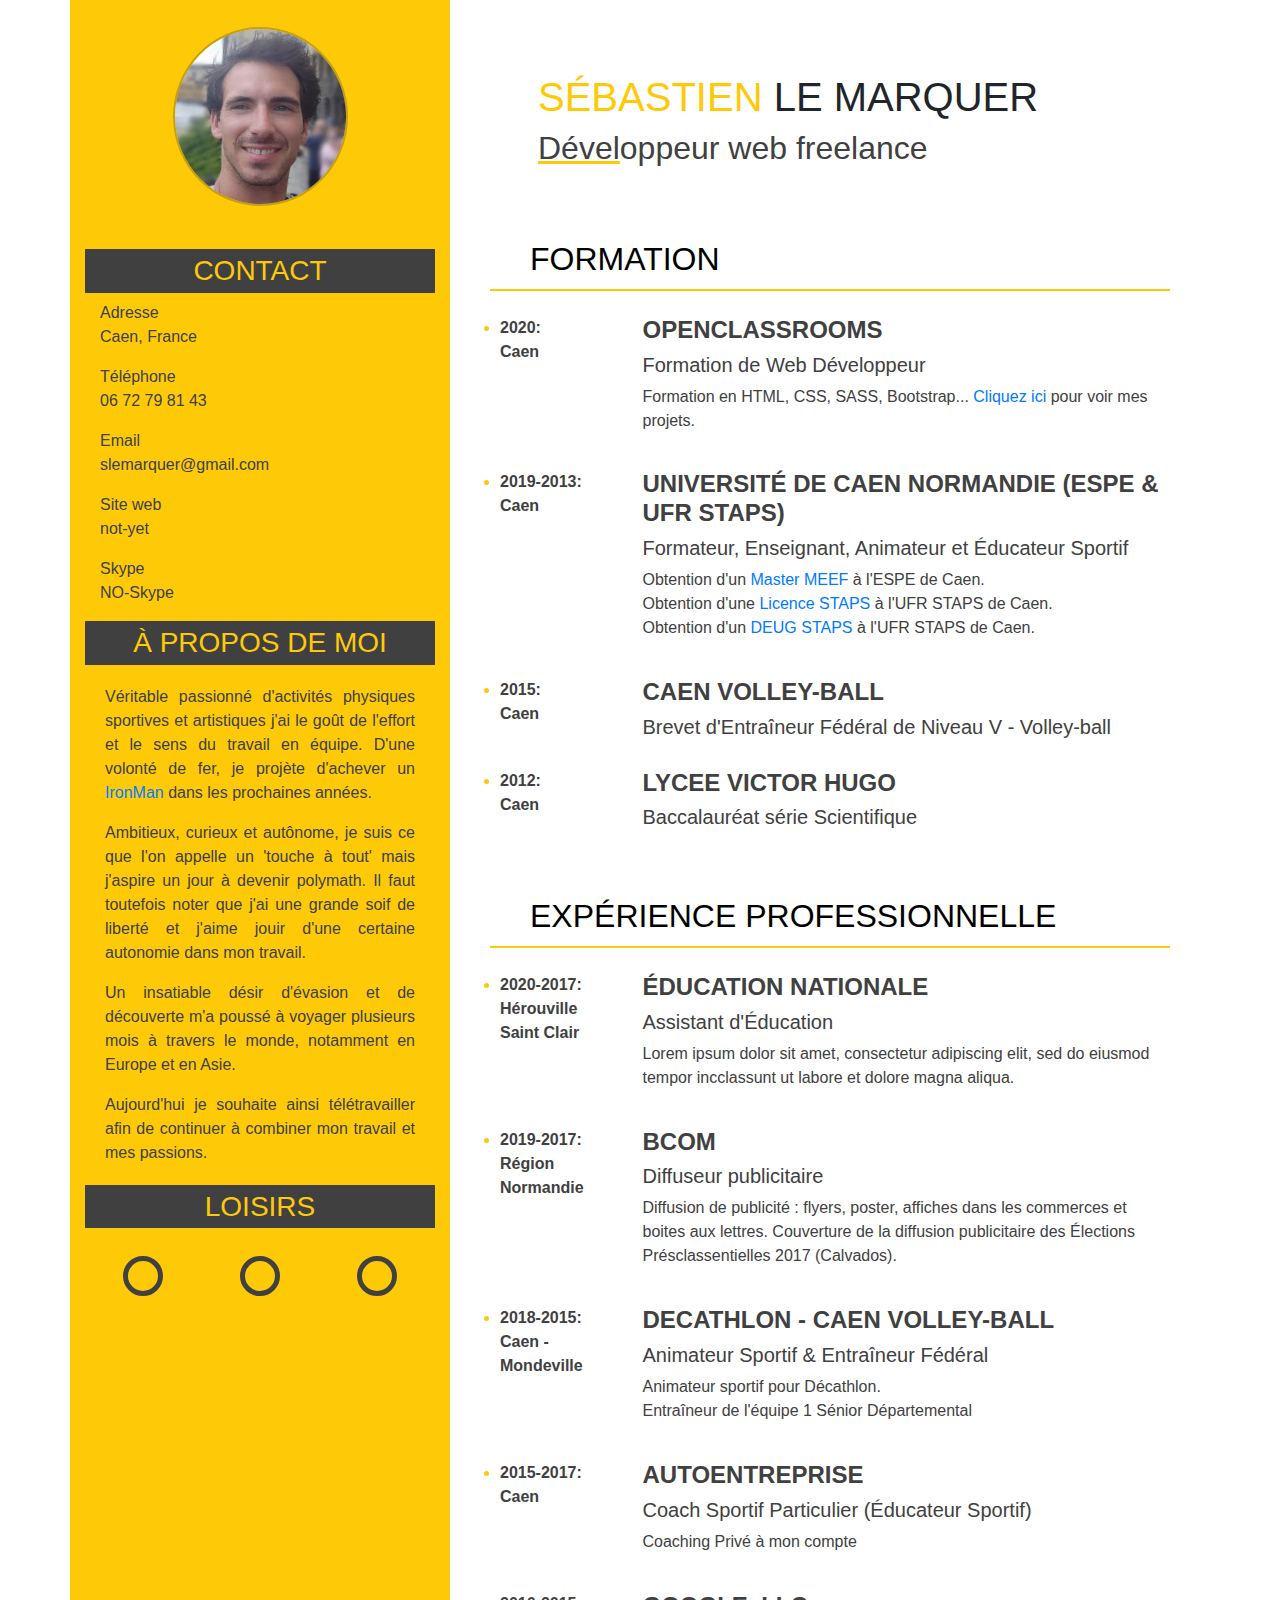
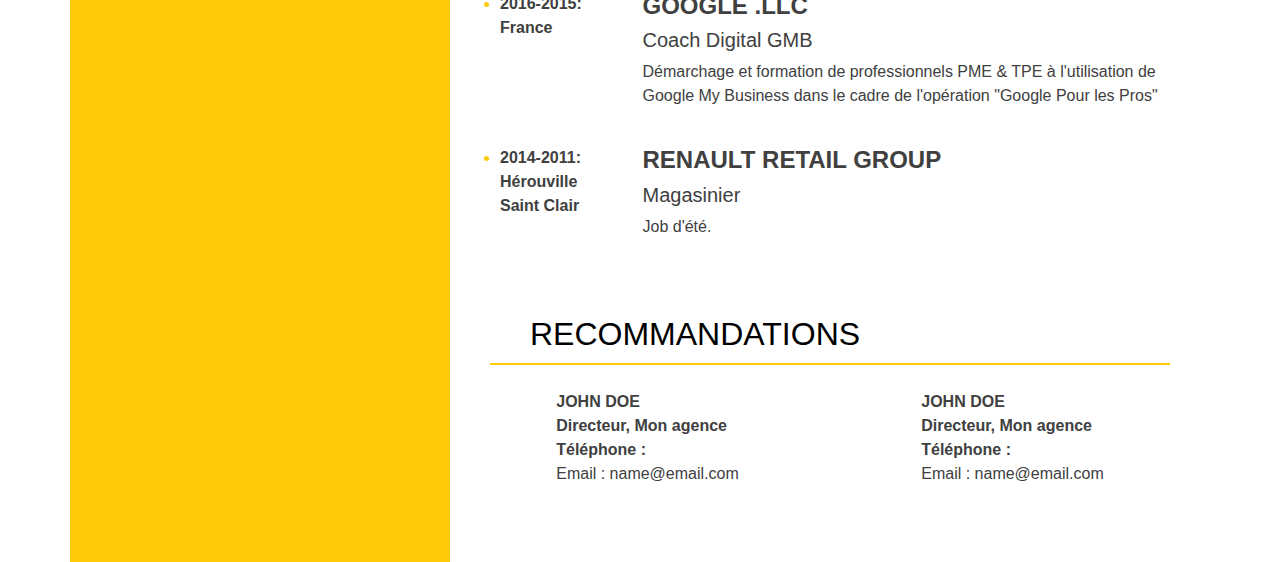
==== commit 20f3f249: "balises et scss terminé en responsive" ====
--- a/index.html
+++ b/index.html
@@ -1,204 +1,211 @@
 <!DOCTYPE html>
-<html>
+<html lang="fr">
     <head>
         <meta charset="utf-8" />
-        <link rel="stylesheet" type="text/css" href="style.css" />
+        <meta name="viewport" content="width=device-width, initial-scale=1.0">
+        <link rel="stylesheet" type="text/css" href="style/style.css" />
         <link rel="stylesheet" href="https://use.fontawesome.com/releases/v5.13.0/css/all.css" integrity="sha384-Bfad6CLCknfcloXFOyFnlgtENryhrpZCe29RTifKEixXQZ38WheV+i/6YWSzkz3V" crossorigin="anonymous">
-        <title>Mon CV</title>
+        <link rel="stylesheet" href="https://stackpath.bootstrapcdn.com/bootstrap/4.4.1/css/bootstrap.min.css" integrity="sha384-Vkoo8x4CGsO3+Hhxv8T/Q5PaXtkKtu6ug5TOeNV6gBiFeWPGFN9MuhOf23Q9Ifjh" crossorigin="anonymous">
+
+        <title>LE MARQUER Sébastien</title>
     </head>
 
-
-    <body>
-        <!-- HTML aside sur la gauche -->
-        <aside>
-            <div class="box_photo">
-              <div class="photo"><img class="photocv.jpg" src="content/photocvmini.jpg"></div>
-            </div>
-
-            <div class="box_aside">
-                <h1>CONTACT</h1>
-              <div class="contact">
-                  <p>AdresseCaen,<br> France</p>
+    <body class="container">
+
+        <div class="general row">
+<!-- HTML aside sur la gauche -->
+        <aside class="col-lg-4 col-md-push-4">
+            <figure>
+             <img class="photocv" src="content/photocvmini.jpg" alt="photocv">
+            </figure>
+
+            <section class="aside contact">
+                <h3 class="text-center">CONTACT</h3>
+                <address class="col-12">
+                  <p>Adresse<br>Caen, France</p>
                   <p>Téléphone<br>06 72 79 81 43</p>
                   <p>Email<br>slemarquer@gmail.com</p>
                   <p>Site web<br>not-yet</p>
                   <p>Skype<br>NO-Skype</p>
-              </div>
-            </div>
-
-            <div class="box_aside">
-                <h1>À PROPOS DE MOI</h1>
-                <div class="propos">
-                  <p>Véritable passionné d'activités physiques sportives et artistiques j'ai le goût de l'effort et le sens du travail en équipe. D'une volonté de fer, je projète d'achever un <a href="https://fr.wikipedia.org/wiki/Ironman">IronMan</a> dans les prochaines années.<br></p>
-                  <p>Ambitieux, curieux et autônome, je suis ce que l'on appelle un 'touche à tous' mais j'aspire un jour à devenir polymath. Il faut toutefois noter que j'ai une grande soif de liberté et j'aime jouir d'une certaine autonomie dans mon travail.<br></p>
-                  <p>Un insatiable désir d'évasion et de découverte m'a poussé à voyager plusieurs mois à travers le monde, notamment en Europe et en Asie.<br></p>
-                  <p>Aujourd'hui je souhaite ainsi télétravailler afin de continuer à combiner mon travail et mes passions.</p>   
-              </div>
-            </div>
-
-            <div class="box_aside">
-                <h1>LOISIRS</h1>
-                <div class="loisir">
-                        <i class="fas fa-swimmer"></i>
-                        <i class="fas fa-biking"></i>
-                        <i class="fas fa-running"></i>
-                        <i class="fas fa-dumbbell"></i>
-                        <i class="fas fa-volleyball-ball"></i>
-                        <i class="fas fa-skiing"></i>
-                        <i class="fas fa-book"></i>
-                        <i class="fas fa-gamepad"></i>
-                </div>
-            </div>
+                </address>
+            </section>
+
+            <section class="aside">
+                <h3 class="text-center">À PROPOS DE MOI</h3>
+                <div class="text-justify">
+                    <p>Véritable passionné d'activités physiques sportives et artistiques j'ai le goût de l'effort et le sens du travail en équipe. D'une volonté de fer, je projète d'achever un <a href="https://fr.wikipedia.org/wiki/Ironman">IronMan</a> dans les prochaines années.<br></p>
+                    <p>Ambitieux, curieux et autônome, je suis ce que l'on appelle un 'touche à tout' mais j'aspire un jour à devenir polymath. Il faut toutefois noter que j'ai une grande soif de liberté et j'aime jouir d'une certaine autonomie dans mon travail.<br></p>
+                    <p>Un insatiable désir d'évasion et de découverte m'a poussé à voyager plusieurs mois à travers le monde, notamment en Europe et en Asie.<br></p>
+                    <p>Aujourd'hui je souhaite ainsi télétravailler afin de continuer à combiner mon travail et mes passions.</p>   
+                </div>
+            </section>
+
+            <section class="aside">
+                <h3 class="text-center">LOISIRS</h3>
+                <figure class="loisir">
+                    <i class="fas fa-swimmer"></i>
+                    <i class="fas fa-biking"></i>
+                    <i class="fas fa-running"></i>
+                </figure>
+            </section>
         </aside>
-
+    
 <!-- corps = début du bloc à droite avec nom + sections -->
-  <div class="box_corps">
-
-        	<div class="box_nom">
-        	    <div class="nom_prenom">
-                    <h1><span>SÉBASTIEN</span> LE MARQUER</h1>
-                    <h2><u>Dével</u>oppeur web freelance</h2>
-                </div>
-            </div>
-        
-        	
-<!-- div générale qui englobe les 3 sous-sections -->
-        <div class="box_section">
-<!-- Premère section : Formation -->
-            <div class="box_formation">
-
-                <div class="titre"><h1><i class="fas fa-graduation-cap"></i><span class="formation"> FORMATION</span></h1></div>
-                
+        <main class="col-lg-8 col-md-pull-8">
+           
+            <header>
+                <hgroup>
+                        <h1><span>SÉBASTIEN</span> LE MARQUER</h1>
+                        <h2><u>Dével</u>oppeur web freelance</h2>
+                </hgroup>
+            </header>
+    <!-- Premère section : Formation -->
+            <section >
+
+                <h2>
+                    <i class="fas fa-graduation-cap"></i>
+                    <span class="h2"> FORMATION</span>
+                </h2>
+                    
                 <div class="ligne"> <!-- div ligne 1 de formation -->
-                    <div class='gauche'> <!-- div colonne de gauche -->
-                        <ul><li class="puce_speciale">2020<br>Caen</ul></li>
-                    </div>
-                    <div class="droite"> <!-- div colonne de droite -->
-                        <h1>OPENCLASSROOMS</h1>
-                        <h2>Formation de Web Développeur</h2>
-                        <p>Formation en HTML, CSS, JavaScript,... <a href="accueil.html">Cliquez ici</a> pour voir mes projets.</p>
-                    </div>
+                    <div class='col-md-3 gauche'> <!-- div colonne de gauche -->
+                        <ul>
+                            <li><span>2020: <br>Caen</span></li>
+                        </ul>
+                    </div>
+                    <article class="col-md-9 droite"> <!-- div colonne de droite -->
+                            <h4>OPENCLASSROOMS</h4>
+                            <h5>Formation de Web Développeur</h5>
+                            <p>Formation en HTML, CSS, SASS, Bootstrap... <a href="accueil.html">Cliquez ici</a> pour voir mes projets.</p>
+                    </article>
                 </div>
 
                 <div class="ligne"> <!-- div de la 2e ligne -->
-                    <div class='gauche'>
-                        <ul><li class="puce">2019 - 2013<br>Caen</ul></li>
-                    </div>
-                    <div class="droite">
-                        <h1>UNIVERSITÉ DE CAEN NORMANDIE (ESPE & UFR STAPS)</h1>
-                        <h2>Formateur, Enseignant, Animateur et Éducateur Sportif</h2>
+                    <div class='col-md-3 gauche'>
+                        <ul>
+                            <li><span>2019-2013: <br>Caen</span></li>
+                        </ul>
+                    </div>
+                    <article class="col-md-9 droite">
+                        <h4>UNIVERSITÉ DE CAEN NORMANDIE (ESPE & UFR STAPS)</h4>
+                        <h5>Formateur, Enseignant, Animateur et Éducateur Sportif</h5>
                         <p>Obtention d'un <a title="Métiers de l’enseignement, de l’éducation et de la formation" href="https://certificationprofessionnelle.fr/recherche/rncp/31853" target="_blank">Master MEEF</a> à l'ESPE de Caen.<br>Obtention d'une <a title="Licence STAPS" href="https://anestaps.org/wp-content/uploads/2020/01/rncp_l_em.pdf" target="_blank">Licence STAPS</a> à l'UFR STAPS de Caen.<br>Obtention d'un <a title="DEUG STAPS" href="http://anestaps.org/wp-content/uploads/2018/01/rncp_deug_staps.pdf" target="_blank">DEUG STAPS</a> à l'UFR STAPS de Caen.</p>
-                    </div>
+                    </article>
                 </div>
 
                 <div class="ligne"> <!-- div de la 3e ligne -->
-                    <div class='gauche'>
-                        <ul><li class="puce">2015<br>Caen</ul></li>
-                    </div>
-                    <div class="droite">
-                        <h1>CAEN VOLLEY-BALL</h1>
-                        <h2>Brevet d'Entraîneur Fédéral de Niveau V -  Volley-ball</h2>
-                    </div>
-                </div>
-                    
+                    <div class='col-md-3 gauche'>
+                        <ul><li><span>2015: <br>Caen</span></li></ul>
+                    </div>
+                    <article class="col-md-9 droite">
+                        <h4>CAEN VOLLEY-BALL</h4>
+                        <h5>Brevet d'Entraîneur Fédéral de Niveau V -  Volley-ball</h5>
+                    </article>
+                </div>
+                        
                 <div class="ligne"> <!-- div de la 4e ligne -->
-                    <div class='gauche'>
-                        <ul><li class="puce">2012<br>Caen</ul></li>
-                    </div>
-                    <div class="droite">
-                        <h1>LYCEE VICTOR HUGO</h1>
-                        <h2>Baccalauréat série Scientifique</h2>
-                    </div>
-                </div>
-            </div>
-
-
-<!-- Deuxième section : Expérience professionnelle-->
-            <div class="box_exp">
-
-                <div class="titre"><h1><i class="fas fa-briefcase"></i><span class="exppro"> EXPÉRIENCE PROFESSIONNELLE</span></h1></div>
+                    <div class='col-md-3 gauche'>
+                        <ul><li><span>2012: <br>Caen</span></li></ul>
+                    </div>
+                    <article class="col-md-9 droite">
+                        <h4>LYCEE VICTOR HUGO</h4>
+                        <h5>Baccalauréat série Scientifique</h5>
+                    </article>
+                </div>
+            </section>
+
+    <!-- Deuxième section : Expérience professionnelle-->
+            <section >
+
+                <h2>
+                    <i class="fas fa-briefcase"></i>
+                    <span class="h2"> EXPÉRIENCE PROFESSIONNELLE</span>
+                </h2>
                 
                 <div class="ligne">
-                    <div class='gauche'>
-                        <ul><li class="puce_speciale">2020 - 2017<br>Hérouville Saint Clair</li></ul>
-                    </div>
-                    <div class="droite">
-                        <h1>ÉDUCATION NATIONALE</h1>
-                        <h2>Assistant d'Éducation</h2>
+                    <div class='col-md-3 gauche'>
+                        <ul><li><span>2020-2017: <br>Hérouville Saint Clair</span></li></ul>
+                    </div>
+                    <article class="col-md-9 droite">
+                        <h4>ÉDUCATION NATIONALE</h4>
+                        <h5>Assistant d'Éducation</h5>
                         <p>Lorem ipsum dolor sit amet, consectetur adipiscing elit, sed do eiusmod tempor incclassunt ut labore et dolore magna aliqua.</p>
-                    </div>
+                    </article>
                 </div>
 
                 <div class="ligne">  <!-- div de la 2eme ligne -->
-                    <div class='gauche'>
-                        <ul><li class="puce">2019 - 2017<br>Région Normandie</li></ul>
-                    </div>
-                    <div class="droite">
-                        <h1>BCOM</h1>
-                        <h2>Diffuseur publicitaire</h2>
+                    <div class='col-md-3 gauche'>
+                        <ul><li><span>2019-2017: <br>Région Normandie</span></li></ul>
+                    </div>
+                    <article class="col-md-9 droite">
+                        <h4>BCOM</h4>
+                        <h5>Diffuseur publicitaire</h5>
                         <p>Diffusion de publicité : flyers, poster, affiches dans les commerces et boites aux lettres. Couverture de la diffusion publicitaire des Élections Présclassentielles 2017 (Calvados).</p>
-                    </div>
+                    </article>
                 </div>
 
                 <div class="ligne"><!-- div de la 3eme ligne -->
-                    <div class='gauche'>
-                        <ul><li class="puce">2018 - 2015<br>Caen - Mondeville</li></ul>
-                    </div>
-                    <div class="droite">
-                        <h1>DECATHLON - CAEN VOLLEY-BALL</h1>
-                        <h2>Animateur Sportif & Entraîneur Fédéral</h2>
+                    <div class='col-md-3 gauche'>
+                        <ul><li><span>2018-2015: <br>Caen - Mondeville</span></li></ul>
+                    </div>
+                    <article class="col-md-9 droite">
+                        <h4>DECATHLON - CAEN VOLLEY-BALL</h4>
+                        <h5>Animateur Sportif & Entraîneur Fédéral</h5>
                         <p>Animateur sportif pour Décathlon.<br>Entraîneur de l'équipe 1 Sénior Départemental</p>
-                    </div>
+                    </article>
                 </div>
 
                 <div class="ligne"> <!-- div de la 4eme ligne -->
-                    <div class='gauche'>
-                        <ul><li class="puce">2015 - 2017<br>Caen</li></ul>
-                    </div>
-                    <div class="droite">
-                        <h1>AUTOENTREPRISE</h1>
-                        <h2>Coach Sportif Particulier (Éducateur Sportif)</h2>
+                    <div class='col-md-3 gauche'>
+                        <ul><li><span>2015-2017: <br>Caen</span></li></ul>
+                    </div>
+                    <article class="col-md-9 droite">
+                        <h4>AUTOENTREPRISE</h4>
+                        <h5>Coach Sportif Particulier (Éducateur Sportif)</h5>
                         <p>Coaching Privé à mon compte</p>
-                    </div>
+                    </article>
                 </div>
 
                 <div class="ligne"> <!-- div de la 5eme ligne -->
-                    <div class='gauche'>
-                        <ul><li class="puce">2016 - 2015<br>France</li></ul>
-                    </div>
-                    <div class="droite">
-                        <h1>GOOGLE .LLC</h1>
-                        <h2>Coach Digital GMB</h2>
+                    <div class='col-md-3 gauche'>
+                        <ul><li><span>2016-2015: <br>France</span></li></ul>
+                    </div>
+                    <article class="col-md-9 droite">
+                        <h4>GOOGLE .LLC</h4>
+                        <h5>Coach Digital GMB</h5>
                         <p>Démarchage et formation de professionnels PME & TPE à l'utilisation de Google My Business dans le cadre de l'opération "Google Pour les Pros"</p>
-                    </div>
+                    </article>
                 </div>
 
                 <div class="ligne"> <!-- div de la 6e ligne -->
-                    <div class='gauche'>
-                        <ul><li class="puce">2014 - 2011<br>Hérouville Saint Clair</li></ul>
-                    </div>
-                    <div class="droite">
-                        <h1>RENAULT RETAIL GROUP</h1>
-                        <h2>Magasinier</h2>
+                    <div class='col-md-3 gauche'>
+                        <ul><li><span>2014-2011: <br>Hérouville Saint Clair</span></li></ul>
+                    </div>
+                    <article class="col-md-9 droite">
+                        <h4>RENAULT RETAIL GROUP</h4>
+                        <h5>Magasinier</h5>
                         <p>Job d'été.</p>
-                    </div>
-                </div>
-            </div>
-           
-<!-- Troisième section : Recommandations-->
-            <div class="box_recom">
-
-                <div class="titre"><h1><i class="fas fa-pencil-alt"></i><span class="recom"> RECOMMANDATIONS</span></h1></div>
-                
-                <div class="ligne_recom"> <!-- div générale recommandation -->
-                    <div class="gauche_recom">
+                    </article>
+                </div>
+            </section>
+
+    <!-- Troisième section : Recommandations-->
+            <section>
+
+                <h2>
+                    <i class="fas fa-pencil-alt"></i>
+                    <span class="h2"> RECOMMANDATIONS</span>
+                </h2>
+
+                <div class="recom"> <!-- div générale recommandation -->
+                    <div class="col-6 recom_i">
                         <p><strong>JOHN DOE<br>
                             Directeur, Mon agence<br>
                             Téléphone :<br></strong>
                             Email : name@email.com                           
                         </p>
                     </div>
-                    <div class="droite_recom">
+                    <div class="col-6 recom_i">
                         <p><strong>JOHN DOE<br>
                             Directeur, Mon agence<br>
                             Téléphone :<br></strong>
@@ -206,7 +213,8 @@
                         </p>
                     </div>
                 </div>
-            </div>
-        </div>
+            </section>
+        </main>
+    </div>
     </body>
 </html>
--- a/style/style.css
+++ b/style/style.css
@@ -0,0 +1,186 @@
+@charset "UTF-8";
+/*Variables*/
+/*Réglages des détails dans les classes*/
+.text-justify {
+  margin: 20px;
+}
+
+.gauche {
+  margin-left: -20px;
+  font-weight: 600;
+}
+
+.droite {
+  margin: 0;
+}
+
+.ligne {
+  display: -webkit-box;
+  display: -ms-flexbox;
+  display: flex;
+  margin-bottom: 3%;
+}
+
+.recom {
+  display: -webkit-box;
+  display: -ms-flexbox;
+  display: flex;
+}
+
+.recom_i {
+  display: -webkit-box;
+  display: -ms-flexbox;
+  display: flex;
+  -ms-flex-pack: distribute;
+      justify-content: space-around;
+}
+
+body {
+  display: -webkit-box;
+  display: -ms-flexbox;
+  display: flex;
+  -webkit-box-orient: horizontal;
+  -webkit-box-direction: normal;
+      -ms-flex-direction: row;
+          flex-direction: row;
+}
+
+aside {
+  background-color: #feca08;
+  color: #404041;
+}
+
+aside figure {
+  display: -webkit-box;
+  display: -ms-flexbox;
+  display: flex;
+}
+
+aside figure img {
+  border: solid 2px #c69f15;
+  border-radius: 50%;
+  width: 50%;
+  margin: auto;
+  margin-top: 3vh;
+  margin-bottom: 3vh;
+}
+
+aside h3 {
+  background-color: #404041;
+  color: #feca08;
+  padding: 5px;
+  padding-right: -15px;
+}
+
+aside .loisir {
+  display: -webkit-box;
+  display: -ms-flexbox;
+  display: flex;
+  -ms-flex-pack: distribute;
+      justify-content: space-around;
+}
+
+aside i {
+  margin-top: 20px;
+  border: #404041 solid 5px;
+  border-radius: 100%;
+  padding: 15px;
+  font-size: 2em;
+}
+
+main header {
+  margin-top: 10%;
+  margin-bottom: 10%;
+  margin-left: 10%;
+}
+
+main header h1, main header h2 {
+  font-weight: 400;
+}
+
+main header h2 {
+  color: #404041;
+}
+
+main header span {
+  color: #feca08;
+}
+
+main header u {
+  -webkit-text-decoration-color: #feca08;
+          text-decoration-color: #feca08;
+}
+
+main section {
+  margin-bottom: 60px;
+  color: #404041;
+}
+
+main section h2 {
+  color: black;
+  font-size: 2em;
+  margin: 25px;
+  padding-left: 20px;
+  padding-bottom: 10px;
+  border-bottom: 2px #feca08 solid;
+}
+
+main section h2 i {
+  color: #feca08;
+  margin-right: 20px;
+}
+
+main section h4 {
+  font-weight: 600;
+}
+
+main section h5 {
+  font-weight: 400;
+}
+
+main section ul {
+  color: #feca08;
+}
+
+main section ul span {
+  color: #404041;
+}
+
+@media all and (max-width: 992px) {
+  .general {
+    display: -webkit-box;
+    display: -ms-flexbox;
+    display: flex;
+    -webkit-box-orient: vertical;
+    -webkit-box-direction: reverse;
+        -ms-flex-direction: column-reverse;
+            flex-direction: column-reverse;
+  }
+  .ligne {
+    -webkit-box-orient: vertical;
+    -webkit-box-direction: normal;
+        -ms-flex-direction: column;
+            flex-direction: column;
+  }
+  .gauche ul {
+    padding: 0;
+    font-size: 1.5em;
+    margin-top: 5vh;
+  }
+  .gauche ul li {
+    list-style-type: none;
+  }
+  .gauche br {
+    display: none;
+  }
+  .droite {
+    border-left: solid 1px #404041;
+  }
+  section {
+    margin: 0;
+  }
+  main header {
+    margin-left: auto;
+  }
+}
+/*# sourceMappingURL=style.css.map */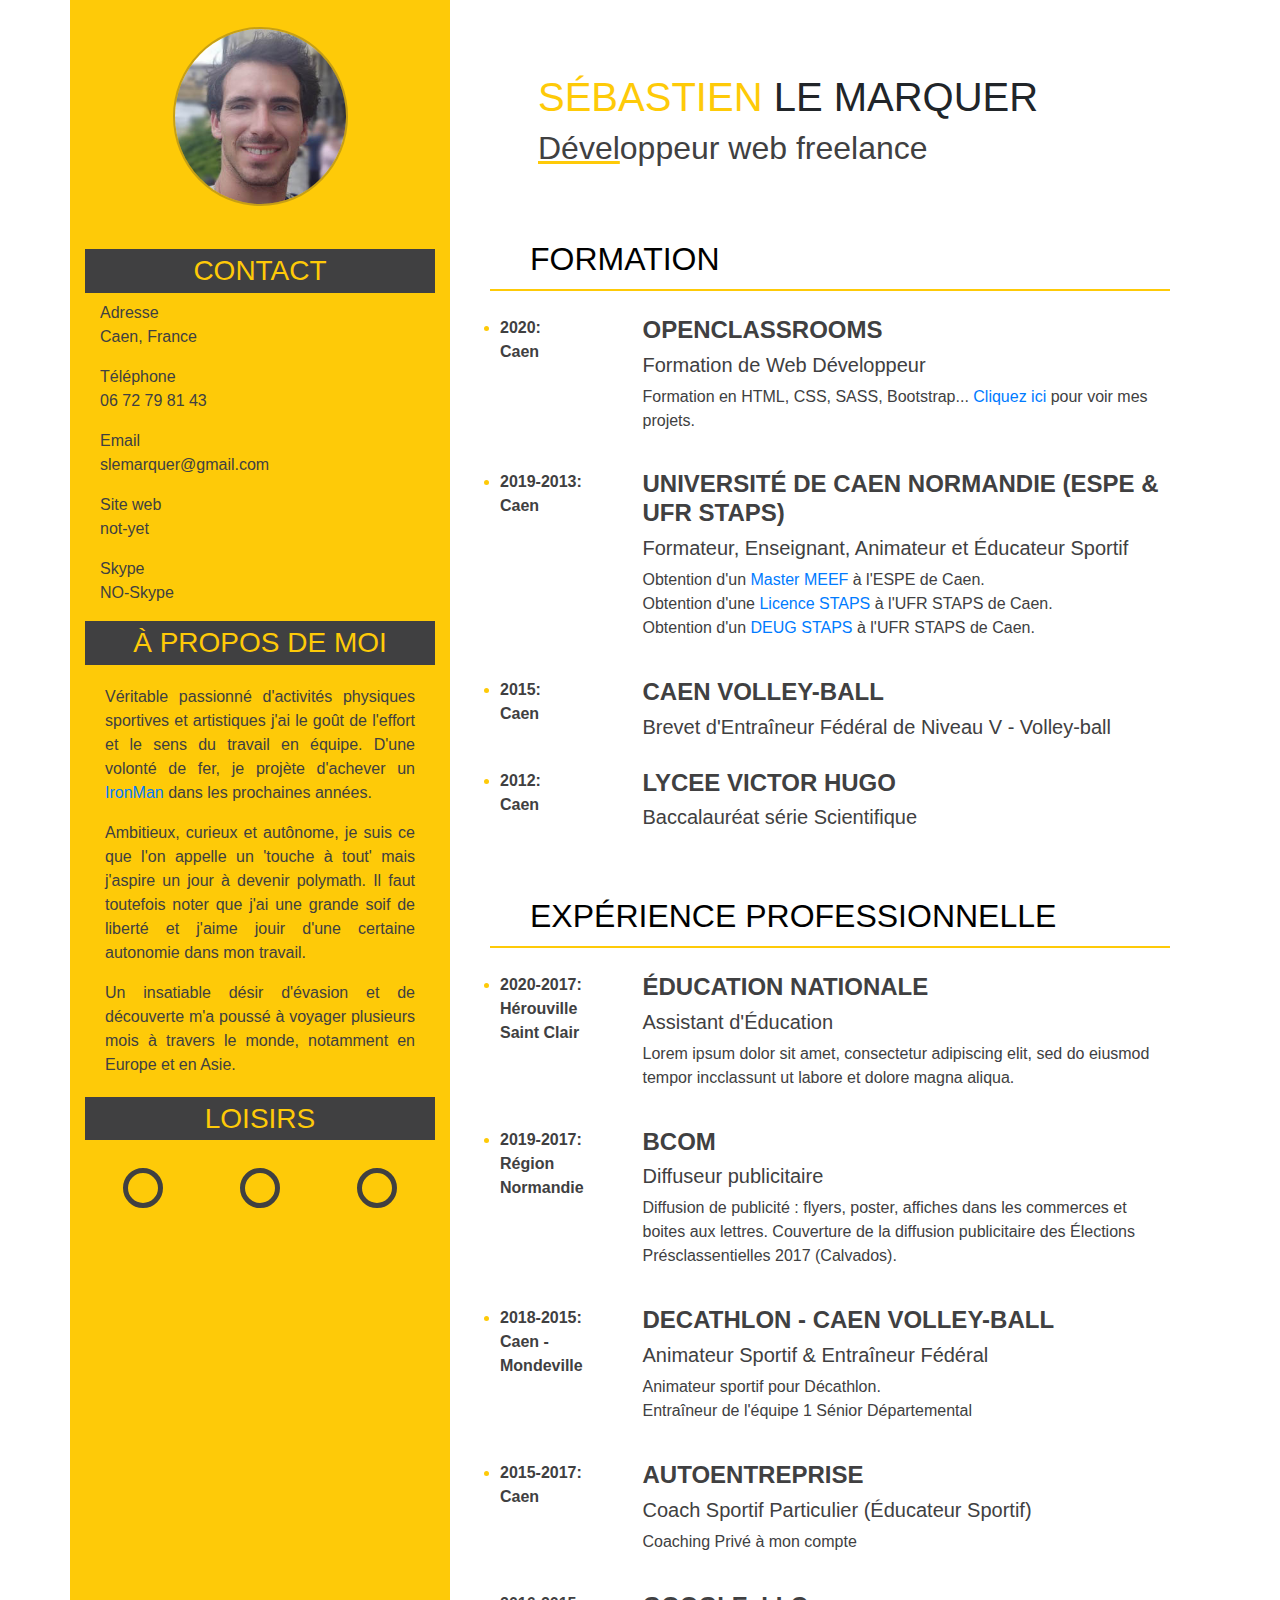
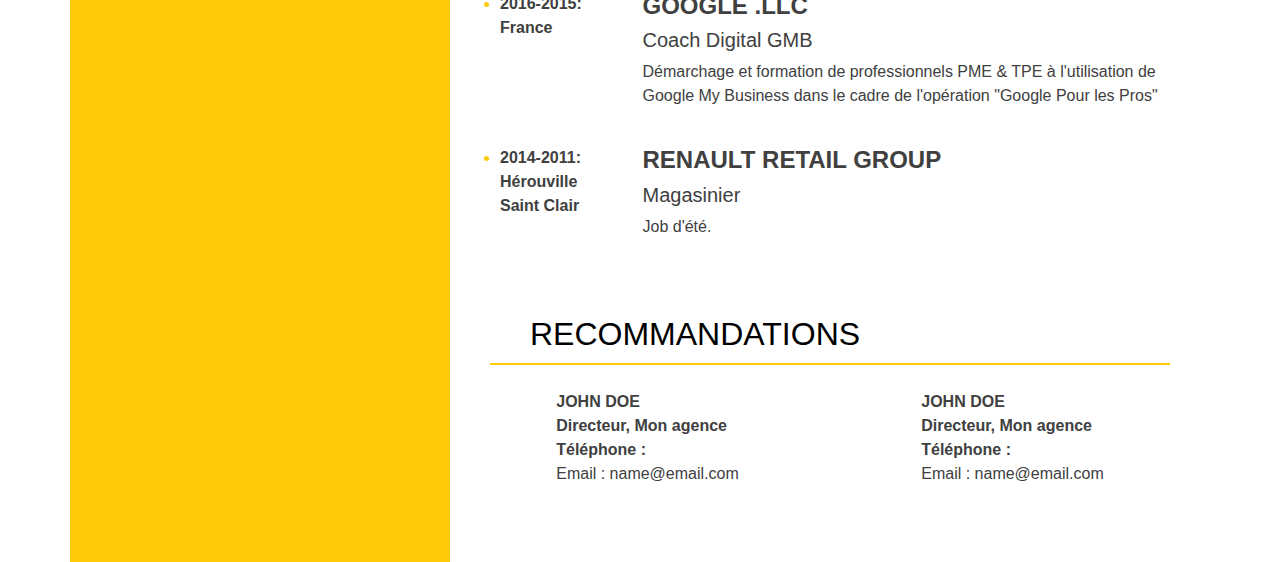
==== commit 3f5e1f86: "update" ====
--- a/index.html
+++ b/index.html
@@ -35,8 +35,7 @@
                 <div class="text-justify">
                     <p>Véritable passionné d'activités physiques sportives et artistiques j'ai le goût de l'effort et le sens du travail en équipe. D'une volonté de fer, je projète d'achever un <a href="https://fr.wikipedia.org/wiki/Ironman">IronMan</a> dans les prochaines années.<br></p>
                     <p>Ambitieux, curieux et autônome, je suis ce que l'on appelle un 'touche à tout' mais j'aspire un jour à devenir polymath. Il faut toutefois noter que j'ai une grande soif de liberté et j'aime jouir d'une certaine autonomie dans mon travail.<br></p>
-                    <p>Un insatiable désir d'évasion et de découverte m'a poussé à voyager plusieurs mois à travers le monde, notamment en Europe et en Asie.<br></p>
-                    <p>Aujourd'hui je souhaite ainsi télétravailler afin de continuer à combiner mon travail et mes passions.</p>   
+                    <p>Un insatiable désir d'évasion et de découverte m'a poussé à voyager plusieurs mois à travers le monde, notamment en Europe et en Asie.</p>
                 </div>
             </section>
 
